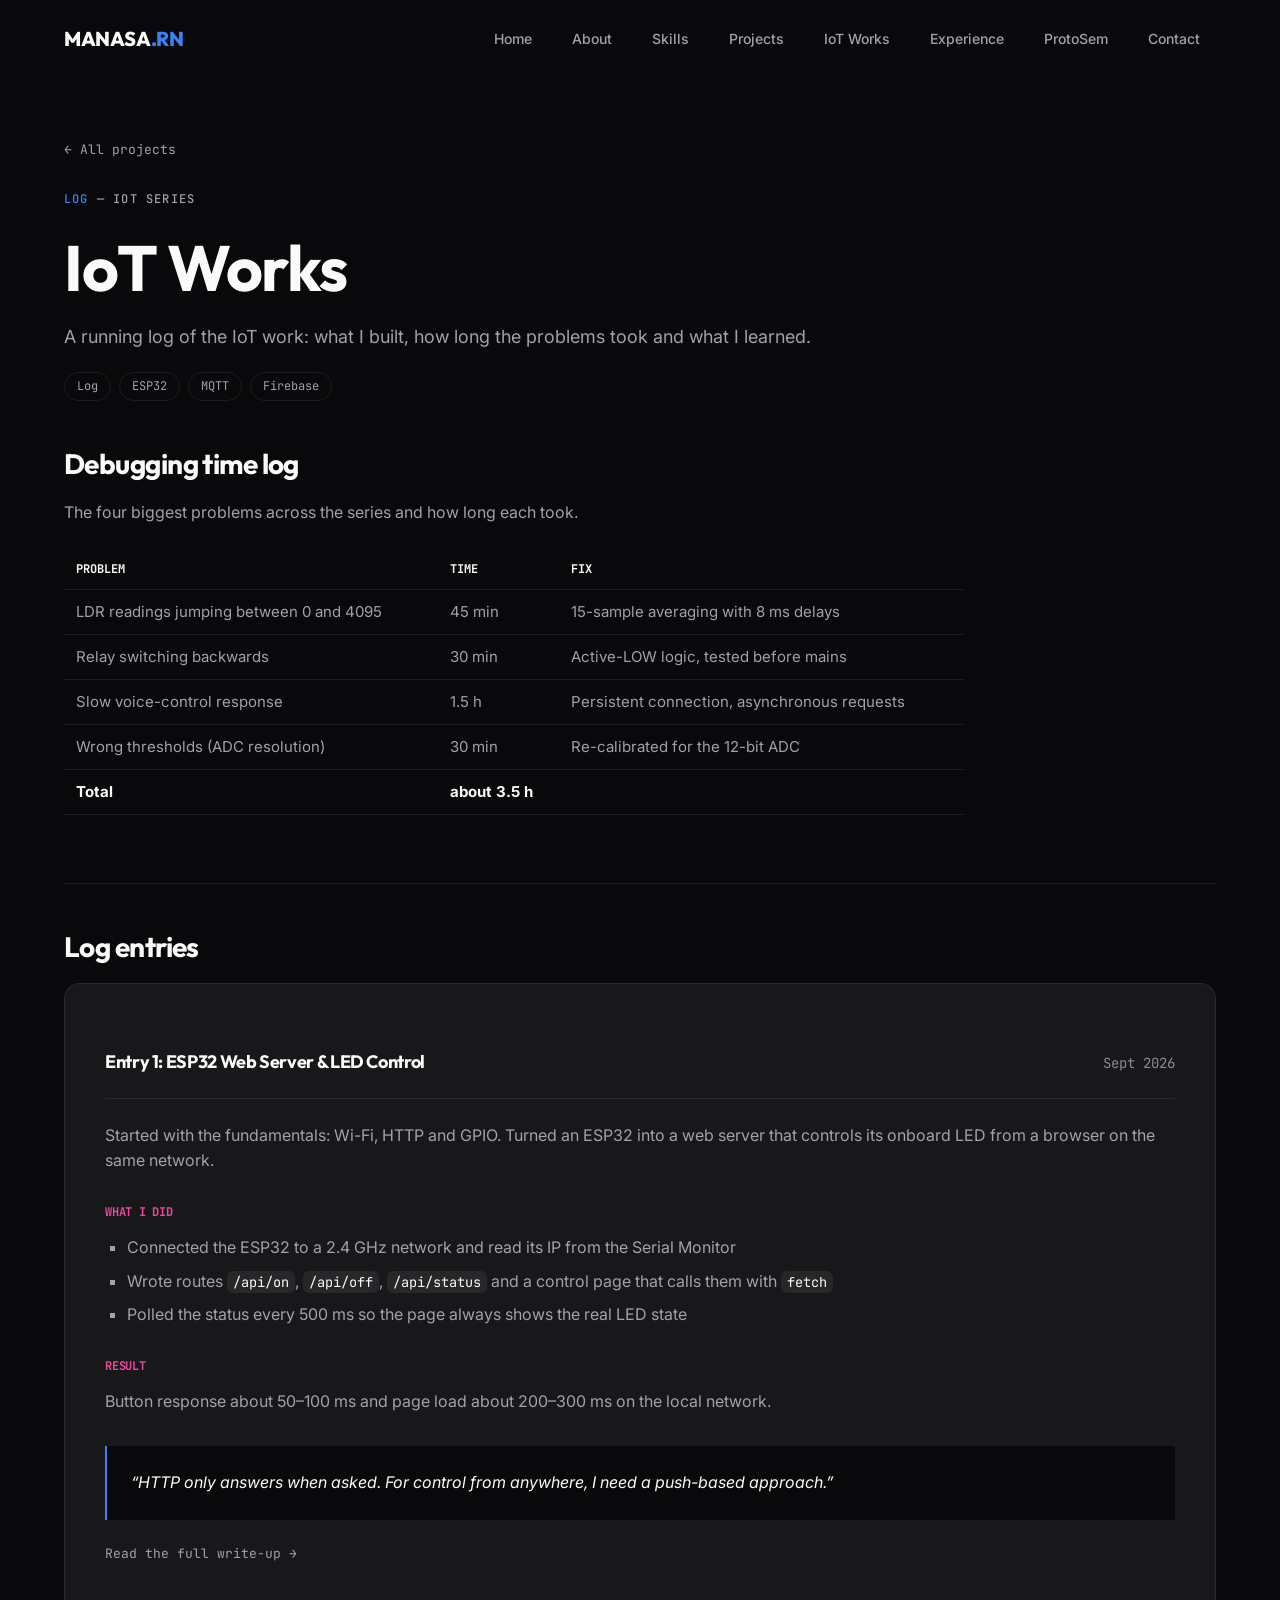
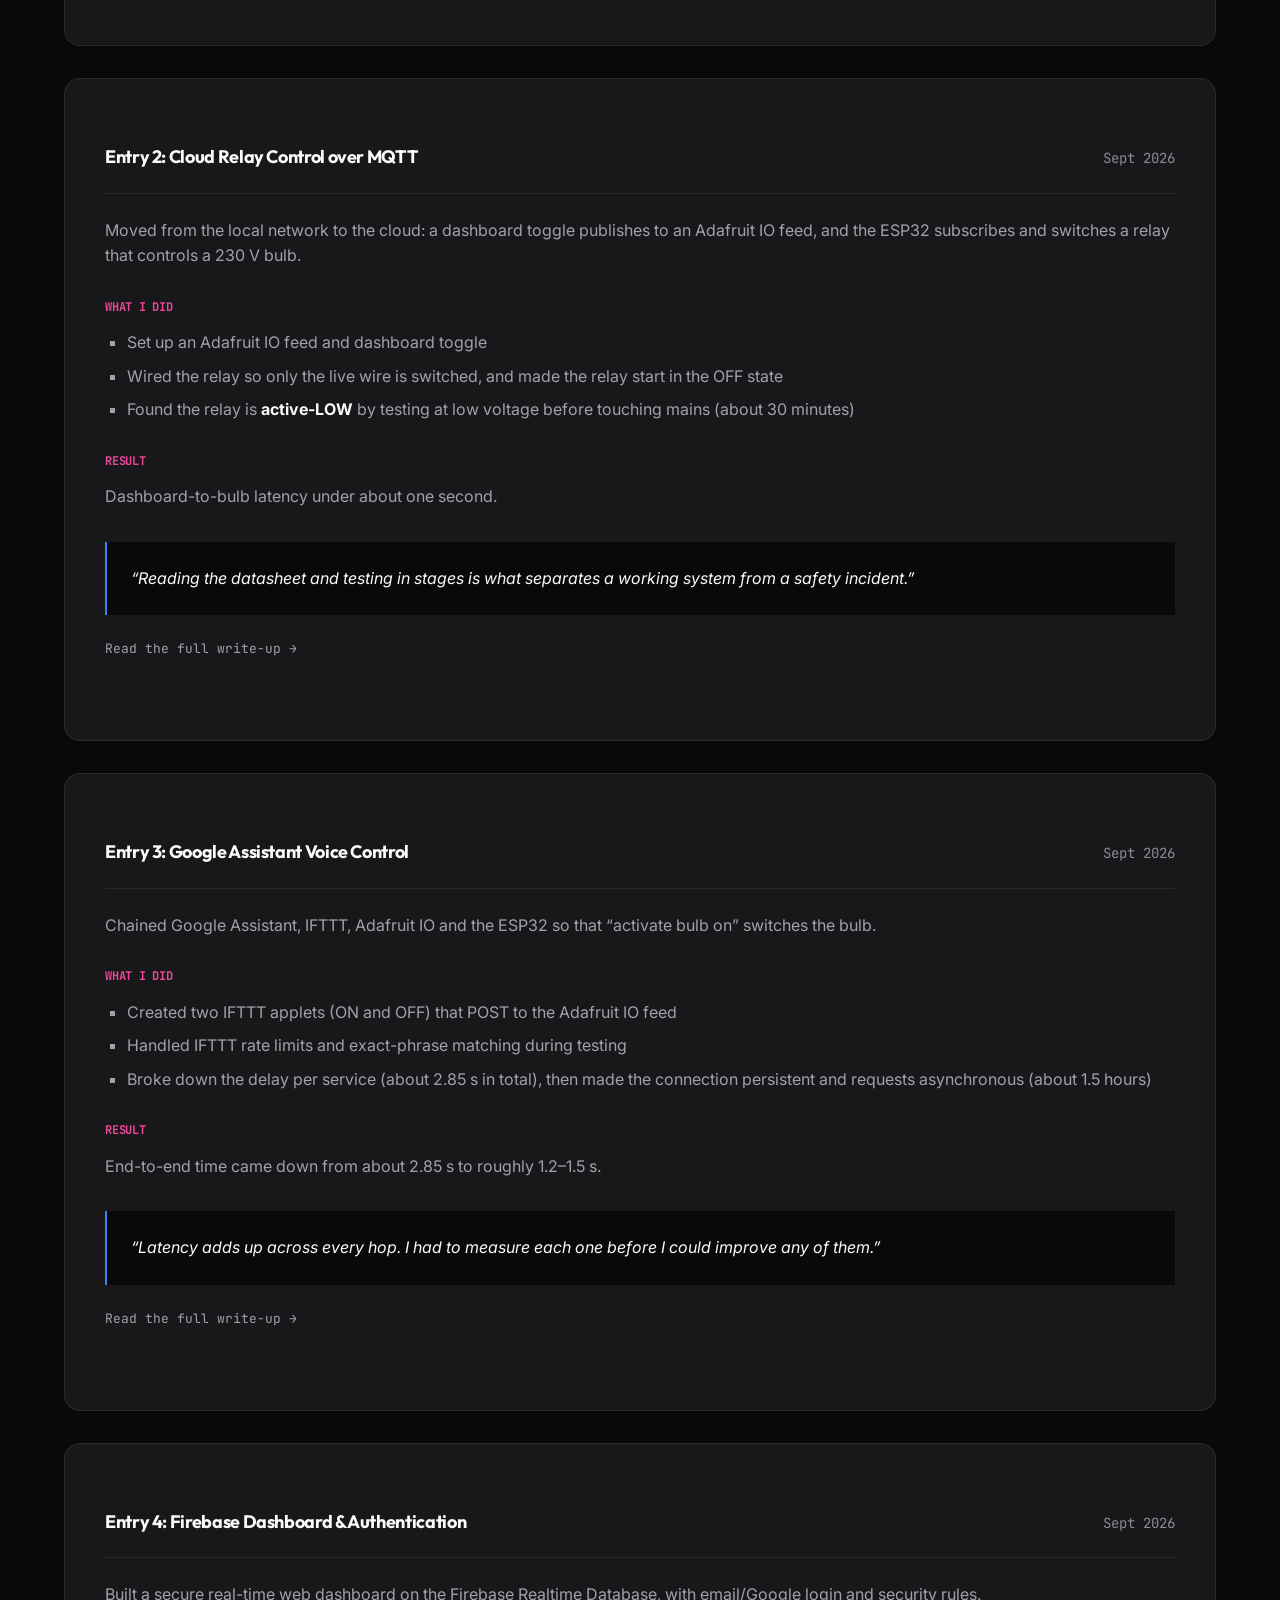
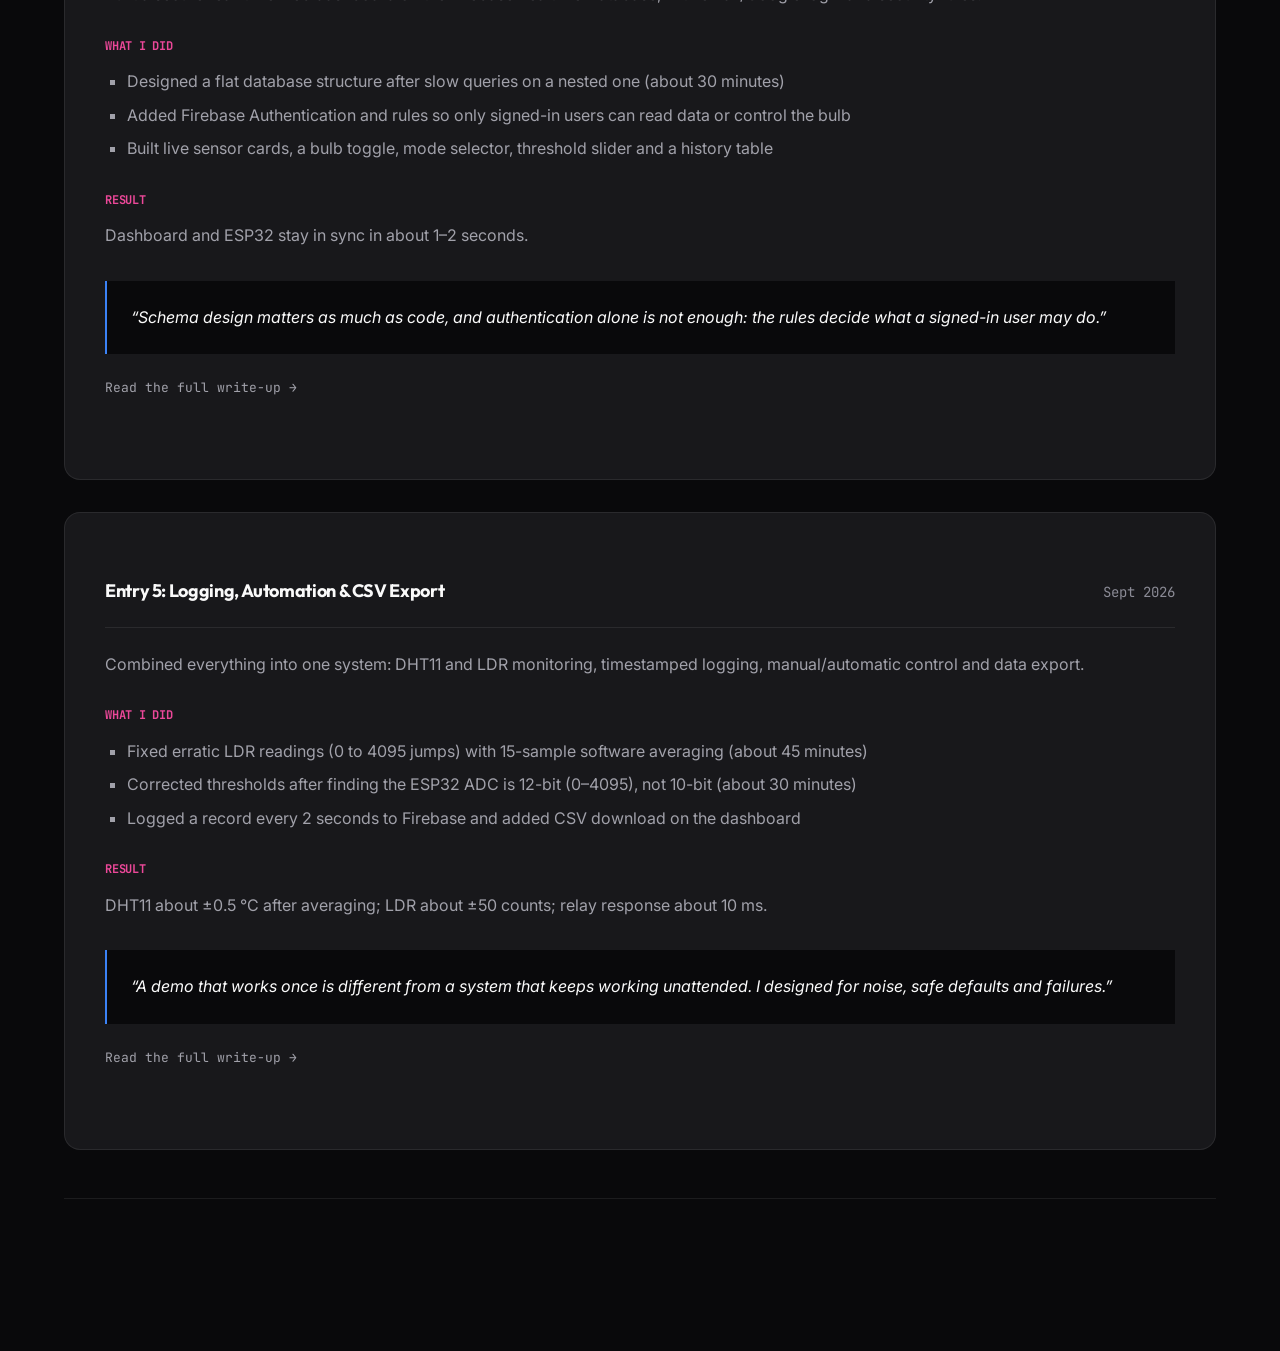
==== iot-works.html @ 2c8d939c "Add IoT Works log page and nav links Co-Authored-By: Claude Sonnet 5.5 <noreply@anthropic.com> Claud" ====
<!DOCTYPE html>
<html lang="en">
<head>
<meta charset="UTF-8">
<meta name="viewport" content="width=device-width, initial-scale=1.0">
<title>IoT Works — MANASA RN</title>
<meta name="description" content="A running log of the IoT work: what I built, how long the problems took and what I learned.">
<meta name="theme-color" content="#09090b">
<link rel="icon" href="data:image/svg+xml,%3Csvg xmlns='http://www.w3.org/2000/svg' viewBox='0 0 64 64'%3E%3Crect width='64' height='64' rx='14' fill='%2309090b'/%3E%3Ctext x='32' y='43' font-family='Arial' font-weight='800' font-size='30' text-anchor='middle' fill='%233b82f6'%3EM%3C/text%3E%3C/svg%3E">
<link rel="preconnect" href="https://fonts.googleapis.com">
<link href="https://fonts.googleapis.com/css2?family=Inter:wght@400;500;600&family=Outfit:wght@500;700;800&family=JetBrains+Mono:wght@400;500&display=swap" rel="stylesheet">
<link rel="stylesheet" href="assets/style.css">
</head>
<body>
<canvas id="starfield" aria-hidden="true" style="position: fixed; inset: 0; z-index: -3; width: 100%; height: 100%; pointer-events: none;"></canvas>
<div class="bg-blobs" aria-hidden="true"><div class="bg-blob blob-1"></div><div class="bg-blob blob-2"></div><div class="bg-blob blob-3"></div></div>
<div class="bg-pattern" aria-hidden="true"></div>
<nav class="navbar">
  <div class="container nav-inner">
    <a href="index.html#home" class="logo">MANASA<span>.RN</span></a>
    <div class="nav-links" id="nav-links">
      <a href="index.html#home">Home</a>
      <a href="index.html#about">About</a>
      <a href="index.html#skills">Skills</a>
      <a href="index.html#projects">Projects</a>
      <a href="iot-works.html" class="active">IoT Works</a>
      <a href="index.html#experience">Experience</a>
      <a href="index.html#protosem">ProtoSem</a>
      <a href="index.html#contact">Contact</a>
    </div>
    <button class="nav-toggle" aria-label="Toggle menu" aria-expanded="false" aria-controls="nav-links">&#9776;</button>
  </div>
</nav>
<main class="container doc">
  <header class="task-hero">
    <a class="back-link" href="index.html#projects">← All projects</a>
    <div class="eyebrow"><span class="highlight">Log</span> — IoT series</div>
    <h1>IoT Works</h1>
    <p>A running log of the IoT work: what I built, how long the problems took and what I learned.</p>
    <div class="chip-row"><span class="chip">Log</span><span class="chip">ESP32</span><span class="chip">MQTT</span><span class="chip">Firebase</span></div>
  </header>
  <div class="doc-section" style="border-top:0;padding-top:0"><h2>Debugging time log</h2>
<p>The four biggest problems across the series and how long each took.</p><div class="table-scroll"><table><thead><tr><th>Problem</th><th>Time</th><th>Fix</th></tr></thead><tbody><tr><td>LDR readings jumping between 0 and 4095</td><td>45&nbsp;min</td><td>15-sample averaging with 8&nbsp;ms delays</td></tr><tr><td>Relay switching backwards</td><td>30&nbsp;min</td><td>Active-LOW logic, tested before mains</td></tr><tr><td>Slow voice-control response</td><td>1.5&nbsp;h</td><td>Persistent connection, asynchronous requests</td></tr><tr><td>Wrong thresholds (ADC resolution)</td><td>30&nbsp;min</td><td>Re-calibrated for the 12-bit ADC</td></tr><tr><td><strong>Total</strong></td><td><strong>about 3.5&nbsp;h</strong></td><td></td></tr></tbody></table></div></div>
<div class="doc-section" style="max-width:none"><h2>Log entries</h2>
<div class="protosem-list"><div class="spotlight-card protosem-card"><div class="spotlight-content">
<div class="protosem-header"><h3>Entry 1: ESP32 Web Server &amp; LED Control</h3><span>Sept 2026</span></div>
<div class="protosem-content"><p>Started with the fundamentals: Wi-Fi, HTTP and GPIO. Turned an ESP32 into a web server that controls its onboard LED from a browser on the same network.</p>
<h4>What I did</h4><ul><li>Connected the ESP32 to a 2.4&nbsp;GHz network and read its IP from the Serial Monitor</li><li>Wrote routes <code>/api/on</code>, <code>/api/off</code>, <code>/api/status</code> and a control page that calls them with <code>fetch</code></li><li>Polled the status every 500&nbsp;ms so the page always shows the real LED state</li></ul>
<h4>Result</h4><p>Button response about 50&ndash;100&nbsp;ms and page load about 200&ndash;300&nbsp;ms on the local network.</p>
<div class="protosem-reflection">&ldquo;HTTP only answers when asked. For control from anywhere, I need a push-based approach.&rdquo;</div>
<p style="margin-top:20px"><a class="back-link" href="task1.html">Read the full write-up →</a></p>
</div></div></div><div class="spotlight-card protosem-card"><div class="spotlight-content">
<div class="protosem-header"><h3>Entry 2: Cloud Relay Control over MQTT</h3><span>Sept 2026</span></div>
<div class="protosem-content"><p>Moved from the local network to the cloud: a dashboard toggle publishes to an Adafruit IO feed, and the ESP32 subscribes and switches a relay that controls a 230&nbsp;V bulb.</p>
<h4>What I did</h4><ul><li>Set up an Adafruit IO feed and dashboard toggle</li><li>Wired the relay so only the live wire is switched, and made the relay start in the OFF state</li><li>Found the relay is <strong>active-LOW</strong> by testing at low voltage before touching mains (about 30&nbsp;minutes)</li></ul>
<h4>Result</h4><p>Dashboard-to-bulb latency under about one second.</p>
<div class="protosem-reflection">&ldquo;Reading the datasheet and testing in stages is what separates a working system from a safety incident.&rdquo;</div>
<p style="margin-top:20px"><a class="back-link" href="task2.html">Read the full write-up →</a></p>
</div></div></div><div class="spotlight-card protosem-card"><div class="spotlight-content">
<div class="protosem-header"><h3>Entry 3: Google Assistant Voice Control</h3><span>Sept 2026</span></div>
<div class="protosem-content"><p>Chained Google Assistant, IFTTT, Adafruit IO and the ESP32 so that &ldquo;activate bulb on&rdquo; switches the bulb.</p>
<h4>What I did</h4><ul><li>Created two IFTTT applets (ON and OFF) that POST to the Adafruit IO feed</li><li>Handled IFTTT rate limits and exact-phrase matching during testing</li><li>Broke down the delay per service (about 2.85&nbsp;s in total), then made the connection persistent and requests asynchronous (about 1.5&nbsp;hours)</li></ul>
<h4>Result</h4><p>End-to-end time came down from about 2.85&nbsp;s to roughly 1.2&ndash;1.5&nbsp;s.</p>
<div class="protosem-reflection">&ldquo;Latency adds up across every hop. I had to measure each one before I could improve any of them.&rdquo;</div>
<p style="margin-top:20px"><a class="back-link" href="task3.html">Read the full write-up →</a></p>
</div></div></div><div class="spotlight-card protosem-card"><div class="spotlight-content">
<div class="protosem-header"><h3>Entry 4: Firebase Dashboard &amp; Authentication</h3><span>Sept 2026</span></div>
<div class="protosem-content"><p>Built a secure real-time web dashboard on the Firebase Realtime Database, with email/Google login and security rules.</p>
<h4>What I did</h4><ul><li>Designed a flat database structure after slow queries on a nested one (about 30&nbsp;minutes)</li><li>Added Firebase Authentication and rules so only signed-in users can read data or control the bulb</li><li>Built live sensor cards, a bulb toggle, mode selector, threshold slider and a history table</li></ul>
<h4>Result</h4><p>Dashboard and ESP32 stay in sync in about 1&ndash;2&nbsp;seconds.</p>
<div class="protosem-reflection">&ldquo;Schema design matters as much as code, and authentication alone is not enough: the rules decide what a signed-in user may do.&rdquo;</div>
<p style="margin-top:20px"><a class="back-link" href="task4.html">Read the full write-up →</a></p>
</div></div></div><div class="spotlight-card protosem-card"><div class="spotlight-content">
<div class="protosem-header"><h3>Entry 5: Logging, Automation &amp; CSV Export</h3><span>Sept 2026</span></div>
<div class="protosem-content"><p>Combined everything into one system: DHT11 and LDR monitoring, timestamped logging, manual/automatic control and data export.</p>
<h4>What I did</h4><ul><li>Fixed erratic LDR readings (0 to 4095 jumps) with 15-sample software averaging (about 45&nbsp;minutes)</li><li>Corrected thresholds after finding the ESP32 ADC is 12-bit (0&ndash;4095), not 10-bit (about 30&nbsp;minutes)</li><li>Logged a record every 2&nbsp;seconds to Firebase and added CSV download on the dashboard</li></ul>
<h4>Result</h4><p>DHT11 about ±0.5&nbsp;°C after averaging; LDR about ±50 counts; relay response about 10&nbsp;ms.</p>
<div class="protosem-reflection">&ldquo;A demo that works once is different from a system that keeps working unattended. I designed for noise, safe defaults and failures.&rdquo;</div>
<p style="margin-top:20px"><a class="back-link" href="task5.html">Read the full write-up →</a></p>
</div></div></div>
<!-- TEMPLATE FOR A NEW ENTRY: copy one entry above and edit the title, date, bullets and quote -->
</div></div>
  <div class="task-nav"><span></span><span></span></div>
</main>
<script src="assets/site.js" defer></script>
</body>
</html>
---- assets/style.css ----
/* ============================================================
   DESIGN SYSTEM & RESET
   ============================================================ */
:root {
  --bg-base: #09090b;
  --bg-surface: #18181b;
  --bg-elevated: #27272a;
  
  --text-primary: #fafafa;
  --text-secondary: #a1a1aa;
  --text-tertiary: #8b8b96;
  
  --accent: #3b82f6; /* Electric Blue */
  --accent-secondary: #ec4899; /* Vivid Pink */
  --accent-muted: rgba(59, 130, 246, 0.15);
  
  --border: rgba(255, 255, 255, 0.08);
  --border-hover: rgba(255, 255, 255, 0.15);
  
  --radius-sm: 8px;
  --radius-md: 16px;
  --radius-lg: 24px;
  
  --ease-spring: cubic-bezier(0.2, 0.8, 0.2, 1);
  --ease-out: cubic-bezier(0.16, 1, 0.3, 1);
}

* { margin: 0; padding: 0; box-sizing: border-box; }

html { scroll-behavior: smooth; background: var(--bg-base); }

@media (prefers-reduced-motion: reduce) {
  html { scroll-behavior: auto; }
  *, *::before, *::after {
    animation-duration: 0.01ms !important;
    animation-iteration-count: 1 !important;
    transition-duration: 0.01ms !important;
    scroll-behavior: auto !important;
  }
}

body {
  font-family: 'Inter', sans-serif;
  color: var(--text-primary);
  background-color: var(--bg-base);
  line-height: 1.6;
  overflow-x: hidden;
  -webkit-font-smoothing: antialiased;
}

h1, h2, h3, h4, h5 {
  font-family: 'Outfit', sans-serif;
  font-weight: 700;
  color: var(--text-primary);
  letter-spacing: -0.02em;
  line-height: 1.1;
}

a { color: inherit; text-decoration: none; }
ul { list-style: none; }

.container {
  width: 100%;
  max-width: 1200px;
  margin: 0 auto;
  padding: 0 24px;
}

/* Base utility for a high-tech ambient background pattern */
.bg-pattern {
  position: fixed;
  inset: 0;
  z-index: -1;
  background-image: radial-gradient(var(--text-tertiary) 1px, transparent 1px);
  background-size: 32px 32px;
  opacity: 0.15;
  pointer-events: none;
  mask-image: linear-gradient(to bottom, black 20%, transparent 100%);
  -webkit-mask-image: linear-gradient(to bottom, black 20%, transparent 100%);
}

.bg-blobs {
  position: fixed;
  inset: 0;
  z-index: -2;
  overflow: hidden;
  background: var(--bg-base);
}
.bg-blob {
  position: absolute;
  border-radius: 50%;
  filter: blur(90px);
  opacity: 0.45;
  animation: bgDrift 20s infinite alternate cubic-bezier(0.4, 0, 0.2, 1);
  will-change: transform;
}
.blob-1 {
  width: 55vw; height: 55vw;
  background: var(--accent);
  top: -10%; left: -10%;
  animation-duration: 25s;
}
.blob-2 {
  width: 50vw; height: 50vw;
  background: var(--accent-secondary);
  bottom: -20%; right: -10%;
  animation-duration: 22s;
  animation-delay: -5s;
}
.blob-3 {
  width: 40vw; height: 40vw;
  background: #8b5cf6; /* bridging purple */
  top: 30%; left: 30%;
  animation-duration: 28s;
  animation-delay: -10s;
}

@keyframes bgDrift {
  0% { transform: translate(0, 0) scale(1); }
  50% { transform: translate(10vw, 5vh) scale(1.1); }
  100% { transform: translate(-5vw, 15vh) scale(0.9); }
}

@media (prefers-reduced-motion: reduce) {
  .bg-blob { animation: none; opacity: 0.3; filter: blur(120px); transform: none; }
}

.eyebrow {
  display: inline-block;
  font-family: 'JetBrains Mono', monospace;
  font-size: 0.75rem;
  font-weight: 500;
  letter-spacing: 0.1em;
  text-transform: uppercase;
  color: var(--text-secondary);
  margin-bottom: 24px;
}
.eyebrow .highlight { color: var(--accent); }

/* ============================================================
   NAVIGATION
   ============================================================ */
.navbar {
  position: fixed;
  top: 0; left: 0; right: 0;
  height: 80px;
  display: flex;
  align-items: center;
  z-index: 100;
  transition: background 0.3s var(--ease-out), backdrop-filter 0.3s;
  border-bottom: 1px solid transparent;
}
.navbar.scrolled {
  background: rgba(9, 9, 11, 0.8);
  backdrop-filter: blur(12px);
  -webkit-backdrop-filter: blur(12px);
  border-bottom: 1px solid var(--border);
}
.nav-inner {
  display: flex;
  justify-content: space-between;
  align-items: center;
  width: 100%;
}
.logo {
  font-family: 'Outfit', sans-serif;
  font-weight: 800;
  font-size: 1.25rem;
  letter-spacing: -0.02em;
}
.logo span { color: var(--accent); }

.nav-links {
  display: flex;
  gap: 8px;
}
.nav-links a {
  font-size: 0.875rem;
  font-weight: 500;
  color: var(--text-secondary);
  padding: 8px 16px;
  border-radius: 100px;
  transition: all 0.2s var(--ease-out);
}
.nav-links a:hover {
  color: var(--text-primary);
  background: var(--bg-surface);
}
.nav-links a.active {
  color: var(--bg-base);
  background: var(--text-primary);
}

.nav-toggle { display: none; }

@media (max-width: 768px) {
  .nav-toggle { display: block; background:none; border:1px solid var(--border); border-radius: 8px; color:var(--text-primary); font-size:1.25rem; padding: 6px 12px; cursor: pointer; }
  .nav-links {
    display: none;
    position: absolute;
    top: 80px; left: 16px; right: 16px;
    flex-direction: column;
    gap: 4px;
    padding: 12px;
    background: rgba(24, 24, 27, 0.95);
    backdrop-filter: blur(12px);
    -webkit-backdrop-filter: blur(12px);
    border: 1px solid var(--border);
    border-radius: var(--radius-md);
  }
  .nav-links.open { display: flex; }
  /* lighter background on small screens */
  .bg-blob { animation: none; filter: blur(60px); opacity: 0.3; }
}

:focus-visible { outline: 2px solid var(--accent); outline-offset: 3px; border-radius: 4px; }
.contact-email { display:block; font-family:'JetBrains Mono',monospace; font-size: clamp(0.9rem, 2.5vw, 1.25rem); color: var(--text-secondary); margin-bottom: 32px; word-break: break-all; }
.contact-email:hover { color: var(--accent); }
.contact-links { flex-wrap: wrap; }

/* PROJECTS */
.project-list { display: grid; gap: 32px; }
.project-card { padding: 40px; }
.project-head { display: flex; justify-content: space-between; align-items: baseline; gap: 16px; flex-wrap: wrap; border-bottom: 1px solid var(--border); padding-bottom: 16px; margin-bottom: 24px; }
.project-head h3 { font-size: 1.5rem; }
.project-head span { font-family: 'JetBrains Mono', monospace; font-size: 0.8125rem; color: var(--text-tertiary); }
.project-card p { color: var(--text-secondary); margin-bottom: 16px; max-width: 760px; }
.project-card h4 { font-family: 'JetBrains Mono', monospace; font-size: 0.75rem; text-transform: uppercase; color: var(--accent-secondary); margin: 24px 0 12px; }
.project-card ul { list-style: square; padding-left: 20px; color: var(--text-secondary); }
.project-card li { margin-bottom: 8px; }
.chip-row { display: flex; flex-wrap: wrap; gap: 8px; margin-top: 20px; }
.chip { font-family: 'JetBrains Mono', monospace; font-size: 0.75rem; padding: 4px 12px; border-radius: 100px; border: 1px solid var(--border); color: var(--text-secondary); }
.project-flow { font-family: 'JetBrains Mono', monospace; font-size: 0.8125rem; color: var(--text-secondary); background: var(--bg-base); border-left: 2px solid var(--accent); padding: 16px 20px; margin: 20px 0; overflow-x: auto; white-space: nowrap; }

/* ============================================================
   BUTTONS (Magnetic behavior added via JS)
   ============================================================ */
.btn-group { display: flex; gap: 16px; flex-wrap: wrap; margin-top: 40px; }
.btn {
  display: inline-flex;
  align-items: center;
  justify-content: center;
  padding: 16px 32px;
  border-radius: 100px;
  font-size: 0.9375rem;
  font-weight: 600;
  cursor: pointer;
  border: 1px solid transparent;
  transition: background 0.3s, color 0.3s, border-color 0.3s, transform 0.1s;
}
.btn-primary {
  background: var(--text-primary);
  color: var(--bg-base);
}
.btn-primary:hover {
  background: var(--accent);
}
.btn-outline {
  background: transparent;
  color: var(--text-primary);
  border-color: var(--border);
}
.btn-outline:hover {
  border-color: var(--text-primary);
  background: var(--bg-surface);
}

/* ============================================================
   SPOTLIGHT CARD UTILITY
   ============================================================ */
.spotlight-card {
  position: relative;
  background: var(--bg-surface);
  border: 1px solid var(--border);
  border-radius: var(--radius-md);
  padding: 32px;
  overflow: hidden;
  transition: border-color 0.3s;
}
.spotlight-card::before {
  content: "";
  position: absolute;
  top: 0; left: 0; right: 0; bottom: 0;
  background: radial-gradient(800px circle at var(--mouse-x) var(--mouse-y), rgba(255,255,255,0.06), transparent 40%);
  opacity: 0;
  transition: opacity 0.3s;
  pointer-events: none;
  z-index: 0;
}
.spotlight-card:hover::before { opacity: 1; }
.spotlight-card:hover { border-color: var(--border-hover); }
.spotlight-content { position: relative; z-index: 1; }

/* ============================================================
   HERO SECTION
   ============================================================ */
.hero {
  min-height: 100vh;
  display: flex;
  align-items: center;
  padding-top: 80px;
}
.hero-layout {
  display: grid;
  grid-template-columns: 1fr 1fr;
  gap: 48px;
  align-items: center;
}
@media (max-width: 1024px) {
  .hero-layout { grid-template-columns: 1fr; padding-top: 60px; }
}

.hero-content h1 {
  font-size: clamp(3.5rem, 8vw, 6rem);
  letter-spacing: -0.04em;
  line-height: 1;
  margin-bottom: 24px;
}
.hero-content h1 .accent { color: var(--accent); }

.hero-content p {
  font-size: clamp(1.125rem, 2vw, 1.25rem);
  color: var(--text-secondary);
  max-width: 540px;
}
.hero-meta {
  margin-top: 64px;
  display: flex;
  gap: 40px;
  flex-wrap: wrap;
  font-family: 'JetBrains Mono', monospace;
  font-size: 0.8125rem;
  color: var(--text-secondary);
}
.hero-meta strong { color: var(--text-primary); display: block; margin-bottom: 4px; }

/* Abstract graphic right side */
.hero-graphic {
  position: relative;
  aspect-ratio: 1;
  width: 100%;
  max-width: 500px;
  margin: 0 auto;
  border: 1px solid var(--border);
  border-radius: var(--radius-lg);
  background: repeating-linear-gradient(
    45deg,
    transparent,
    transparent 10px,
    rgba(255,255,255,0.02) 10px,
    rgba(255,255,255,0.02) 20px
  );
  display: flex;
  align-items: center;
  justify-content: center;
}
.hero-graphic .core {
  width: 120px;
  height: 120px;
  background: var(--bg-elevated);
  border: 1px solid var(--accent);
  box-shadow: 0 0 40px var(--accent-muted);
  border-radius: 50%;
  position: relative;
}
.hero-graphic .core::after {
  content: '';
  position: absolute;
  inset: -20px;
  border: 1px dashed var(--text-tertiary);
  border-radius: 50%;
  animation: spin 20s linear infinite;
}
@keyframes spin { 100% { transform: rotate(360deg); } }
@media (prefers-reduced-motion: reduce) {
  .hero-graphic .core::after { animation: none; }
}

/* ============================================================
   SECTIONS & TYPOGRAPHY
   ============================================================ */
section { padding: 120px 0; position: relative; }
.section-header {
  margin-bottom: 64px;
}
.section-header h2 {
  font-size: clamp(2.5rem, 5vw, 4rem);
  max-width: 800px;
}

/* ============================================================
   ABOUT (Bento Layout)
   ============================================================ */
.bento-grid {
  display: grid;
  grid-template-columns: repeat(3, 1fr);
  grid-auto-rows: minmax(240px, auto);
  gap: 24px;
}
@media (max-width: 900px) {
  .bento-grid { grid-template-columns: 1fr; }
}

.bento-item {
  display: flex;
  flex-direction: column;
  justify-content: space-between;
}
.bento-item.span-2 { grid-column: span 2; }
@media (max-width: 900px) {
  .bento-item.span-2 { grid-column: span 1; }
}

.bento-item h3 { font-size: 1.5rem; margin-bottom: 16px; }
.bento-item p { color: var(--text-secondary); }

.bento-num {
  font-family: 'JetBrains Mono', monospace;
  font-size: 0.875rem;
  color: var(--accent);
  margin-bottom: auto;
  padding-bottom: 24px;
}

/* ============================================================
   SKILLS (Clustered Tags mapped to proficiency)
   ============================================================ */
.skills-cluster {
  display: flex;
  flex-wrap: wrap;
  gap: 12px;
  align-items: center;
  justify-content: center;
  max-width: 900px;
  margin: 0 auto;
  padding: 40px 0;
}
.skill-tag {
  font-family: 'Inter', sans-serif;
  font-weight: 500;
  border-radius: 100px;
  border: 1px solid var(--border);
  background: var(--bg-surface);
  transition: border-color 0.3s, color 0.3s;
  cursor: default;
}
.skill-tag:hover {
  border-color: var(--accent);
  color: var(--accent);
}
/* Variations based on 'proficiency' weighting */
.skill-weight-3 {
  font-size: 1.5rem;
  padding: 12px 24px;
  color: var(--text-primary);
  border-color: rgba(255,255,255,0.2);
}
.skill-weight-2 {
  font-size: 1.125rem;
  padding: 10px 20px;
  color: var(--text-secondary);
}
.skill-weight-1 {
  font-size: 0.875rem;
  padding: 8px 16px;
  color: var(--text-tertiary);
}
.skills-meta {
  text-align: center;
  margin-top: 40px;
  font-family: 'JetBrains Mono', monospace;
  font-size: 0.875rem;
  color: var(--text-tertiary);
}

/* ============================================================
   EXPERIENCE (Editorial layout)
   ============================================================ */
.exp-list {
  display: grid;
  gap: 40px;
}
.exp-item {
  display: grid;
  grid-template-columns: 200px 1fr;
  gap: 32px;
  padding-top: 40px;
  border-top: 1px solid var(--border);
}
@media (max-width: 768px) {
  .exp-item { grid-template-columns: 1fr; gap: 16px; }
}
.exp-meta {
  font-family: 'JetBrains Mono', monospace;
  font-size: 0.875rem;
  color: var(--text-secondary);
}
.exp-role {
  font-size: 1.5rem;
  margin-bottom: 8px;
}
.exp-org {
  color: var(--accent);
  margin-bottom: 16px;
  font-weight: 500;
}
.exp-desc { color: var(--text-secondary); max-width: 600px; }

/* ============================================================
   PROTOSEM
   ============================================================ */
.protosem-list {
  display: grid;
  grid-template-columns: 1fr;
  gap: 32px;
}
.protosem-card {
  padding: 40px;
}
.protosem-header {
  display: flex;
  justify-content: space-between;
  align-items: baseline;
  border-bottom: 1px solid var(--border);
  padding-bottom: 16px;
  margin-bottom: 24px;
}
.protosem-header h3 { font-size: 1.5rem; }
.protosem-header span { font-family: 'JetBrains Mono', monospace; font-size: 0.875rem; color: var(--text-tertiary); }
.protosem-content h4 {
  font-family: 'JetBrains Mono', monospace;
  font-size: 0.75rem;
  text-transform: uppercase;
  color: var(--accent-secondary);
  margin: 32px 0 16px;
}
.protosem-content p { color: var(--text-secondary); margin-bottom: 16px; }
.protosem-content ul { list-style: square; padding-left: 20px; color: var(--text-secondary); }
.protosem-content ul li { margin-bottom: 8px; }
.protosem-reflection {
  margin-top: 32px;
  padding: 24px;
  background: var(--bg-base);
  border-left: 2px solid var(--accent);
  color: var(--text-primary);
  font-style: italic;
}

/* ============================================================
   CONTACT / FOOTER
   ============================================================ */
.contact-section {
  padding: 160px 0 80px;
  text-align: center;
}
.contact-heading {
  font-size: clamp(4rem, 10vw, 10rem);
  line-height: 0.9;
  letter-spacing: -0.05em;
  margin-bottom: 40px;
  color: var(--text-primary);
  transition: color 0.3s;
}
.contact-heading:hover { color: var(--accent); }
.contact-links {
  display: flex;
  justify-content: center;
  gap: 32px;
  margin-bottom: 80px;
}
.contact-links a {
  font-size: 1.125rem;
  font-weight: 500;
  text-decoration: underline;
  text-decoration-color: var(--border);
  text-underline-offset: 8px;
  transition: text-decoration-color 0.3s, color 0.3s;
}
.contact-links a:hover {
  color: var(--accent);
  text-decoration-color: var(--accent);
}
.footer-bottom {
  display: flex;
  justify-content: space-between;
  align-items: center;
  padding-top: 40px;
  border-top: 1px solid var(--border);
  font-family: 'JetBrains Mono', monospace;
  font-size: 0.875rem;
  color: var(--text-tertiary);
}

/* ============================================================
   ANIMATIONS (Scroll Reveal)
   ============================================================ */
.reveal {
  opacity: 0;
  transform: translateY(40px) scale(0.95);
  transition: opacity 0.8s cubic-bezier(0.16, 1, 0.3, 1), transform 0.8s cubic-bezier(0.34, 1.56, 0.64, 1);
}
.reveal.is-visible {
  opacity: 1;
  transform: translateY(0) scale(1);
}
@media (prefers-reduced-motion: reduce) {
  .reveal { opacity: 1; transform: none; transition: none; }
}

/* ---------- TASK PAGES ---------- */
.task-hero { padding: 140px 0 48px; }
.task-hero h1 { font-size: clamp(2.25rem, 6vw, 4rem); margin-bottom: 20px; }
.task-hero p { color: var(--text-secondary); max-width: 760px; font-size: 1.125rem; }
.back-link { display:inline-block; font-family:'JetBrains Mono',monospace; font-size:.8125rem; color:var(--text-secondary); margin-bottom:24px; }
.back-link:hover { color: var(--accent); }
.doc { padding-bottom: 40px; }
.doc-section { padding: 48px 0; border-top: 1px solid var(--border); max-width: 900px; }
.doc-section h2 { font-size: 1.75rem; margin-bottom: 20px; }
.doc-section h3 { font-size: 1.125rem; margin: 28px 0 10px; }
.doc-section p { color: var(--text-secondary); margin-bottom: 16px; }
.doc-section ul, .doc-section ol { color: var(--text-secondary); padding-left: 22px; margin-bottom: 16px; }
.doc-section ul { list-style: square; }
.doc-section li { margin-bottom: 8px; }
.doc-section strong { color: var(--text-primary); }
.doc-section code, .doc-card code { font-family:'JetBrains Mono',monospace; font-size:.85em; background: var(--bg-elevated); padding: 2px 6px; border-radius: 6px; color: var(--text-primary); }
.doc-section table { width:100%; border-collapse: collapse; margin: 8px 0 20px; font-size: .9375rem; }
.doc-section th, .doc-section td { text-align:left; padding: 10px 12px; border-bottom: 1px solid var(--border); color: var(--text-secondary); vertical-align: top; }
.doc-section th { color: var(--text-primary); font-family:'JetBrains Mono',monospace; font-size:.75rem; text-transform: uppercase; }
.table-scroll { overflow-x:auto; }
pre.diagram, pre.code { background: var(--bg-surface); border:1px solid var(--border); border-radius: var(--radius-md); padding: 20px; overflow-x:auto; font-family:'JetBrains Mono',monospace; font-size:.8125rem; line-height:1.55; color: var(--text-secondary); margin: 12px 0 20px; }
pre.code { color: var(--text-primary); max-height: 560px; overflow:auto; }
details.code-box { margin: 12px 0 20px; }
details.code-box summary { cursor:pointer; padding: 12px 16px; background: var(--bg-surface); border:1px solid var(--border); border-radius: var(--radius-sm); font-weight:600; }
details.code-box[open] summary { border-bottom-left-radius:0; border-bottom-right-radius:0; }
details.code-box pre.code { margin-top:0; border-top-left-radius:0; border-top-right-radius:0; }
.callout { border-left: 2px solid var(--accent-secondary); background: var(--bg-surface); padding: 16px 20px; border-radius: 0 var(--radius-sm) var(--radius-sm) 0; margin: 16px 0 20px; color: var(--text-secondary); }
.callout.warn { border-left-color: #f59e0b; }
.callout strong { color: var(--text-primary); }
.media-block h3 { margin-top: 24px; }
.media-grid { display:grid; grid-template-columns: repeat(auto-fit, minmax(260px, 1fr)); gap: 16px; }
.media-grid figure { background: var(--bg-surface); border:1px solid var(--border); border-radius: var(--radius-md); overflow:hidden; }
.media-grid img, .media-grid video { display:block; width:100%; height:auto; }
.media-grid figcaption { padding: 10px 14px; font-size:.8125rem; color: var(--text-secondary); }
.task-nav { display:flex; justify-content: space-between; gap: 16px; flex-wrap: wrap; padding: 32px 0 80px; border-top: 1px solid var(--border); }
.task-link { font-weight: 600; padding: 12px 20px; border:1px solid var(--border); border-radius: 100px; }
.task-link:hover { border-color: var(--accent); color: var(--accent); }
.proj-card { display:block; padding: 32px; }
.proj-card h3 { font-size:1.375rem; margin-bottom: 8px; }
.proj-card p { color: var(--text-secondary); margin-bottom: 16px; }
.proj-card .go { font-family:'JetBrains Mono',monospace; font-size:.8125rem; color: var(--accent); }
.proj-grid { display:grid; grid-template-columns: repeat(auto-fit, minmax(300px, 1fr)); gap: 24px; }

.task-hero .back-link { display:block; }
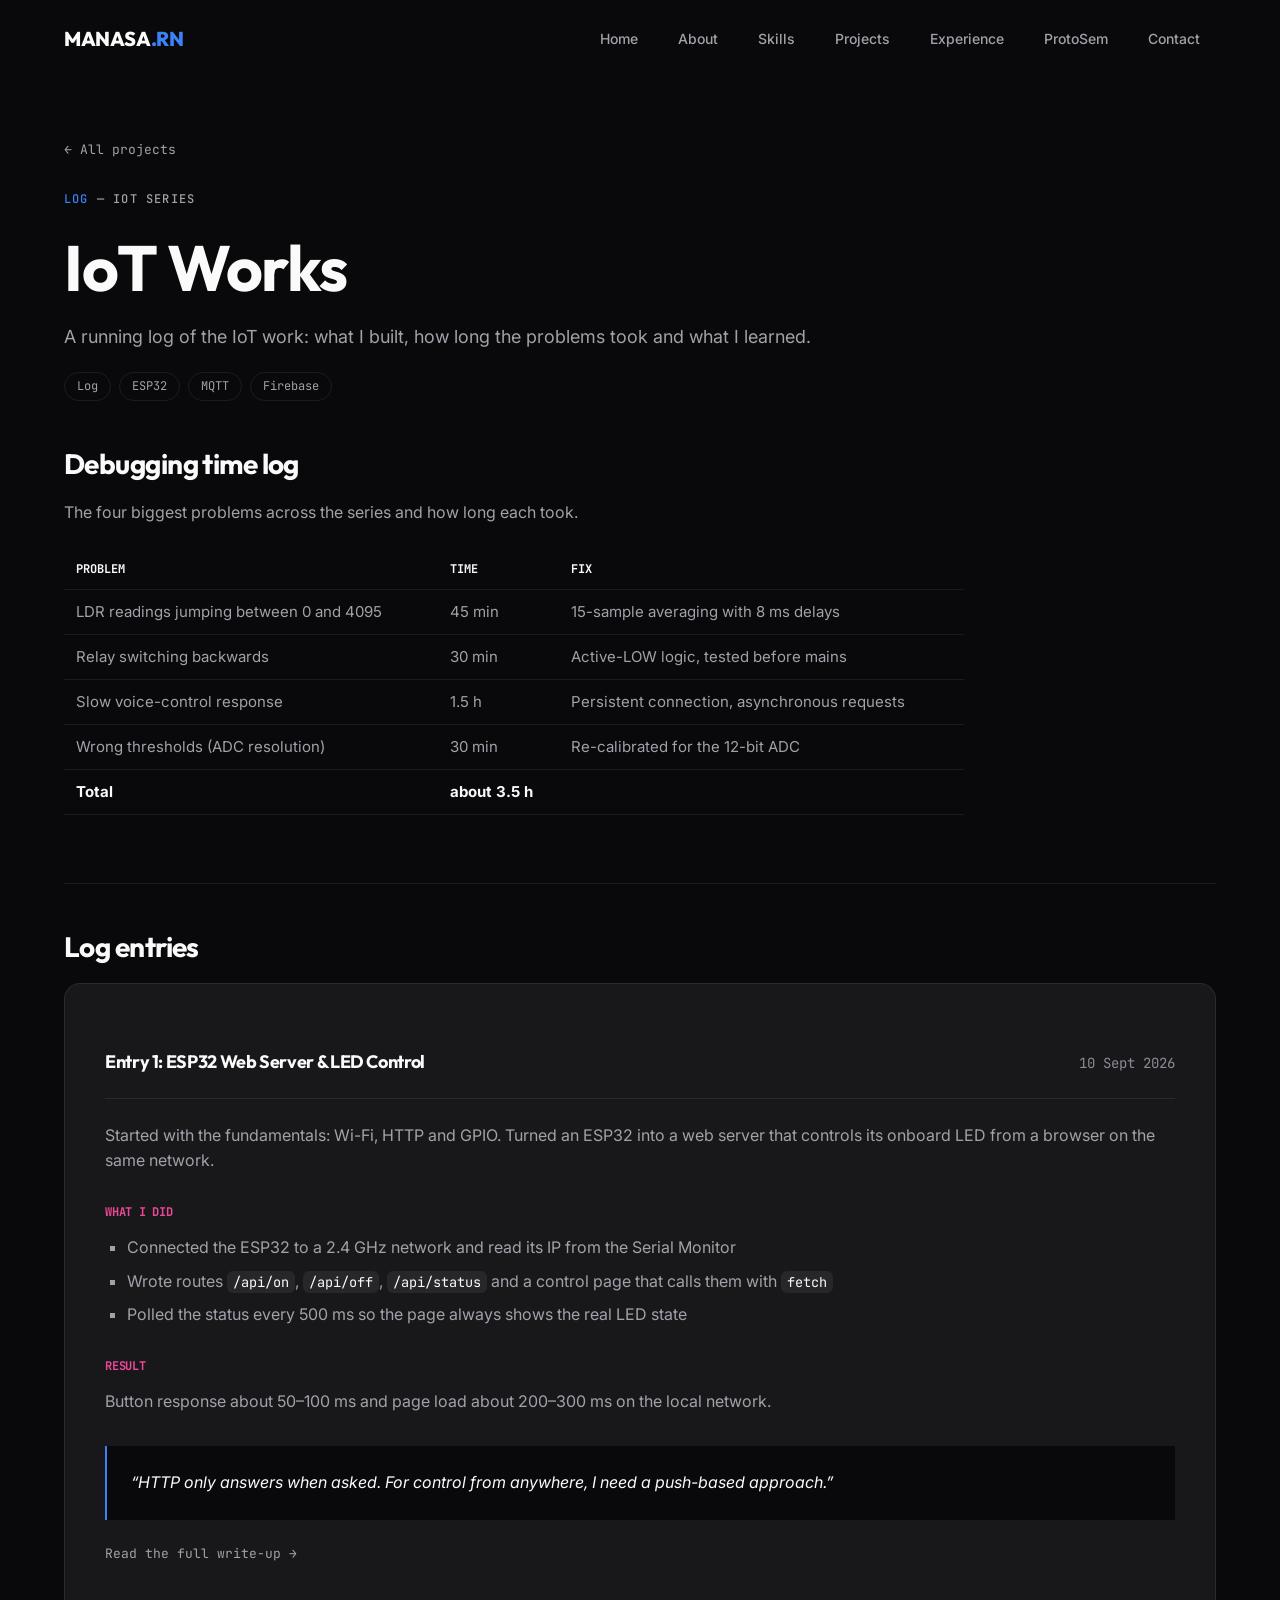
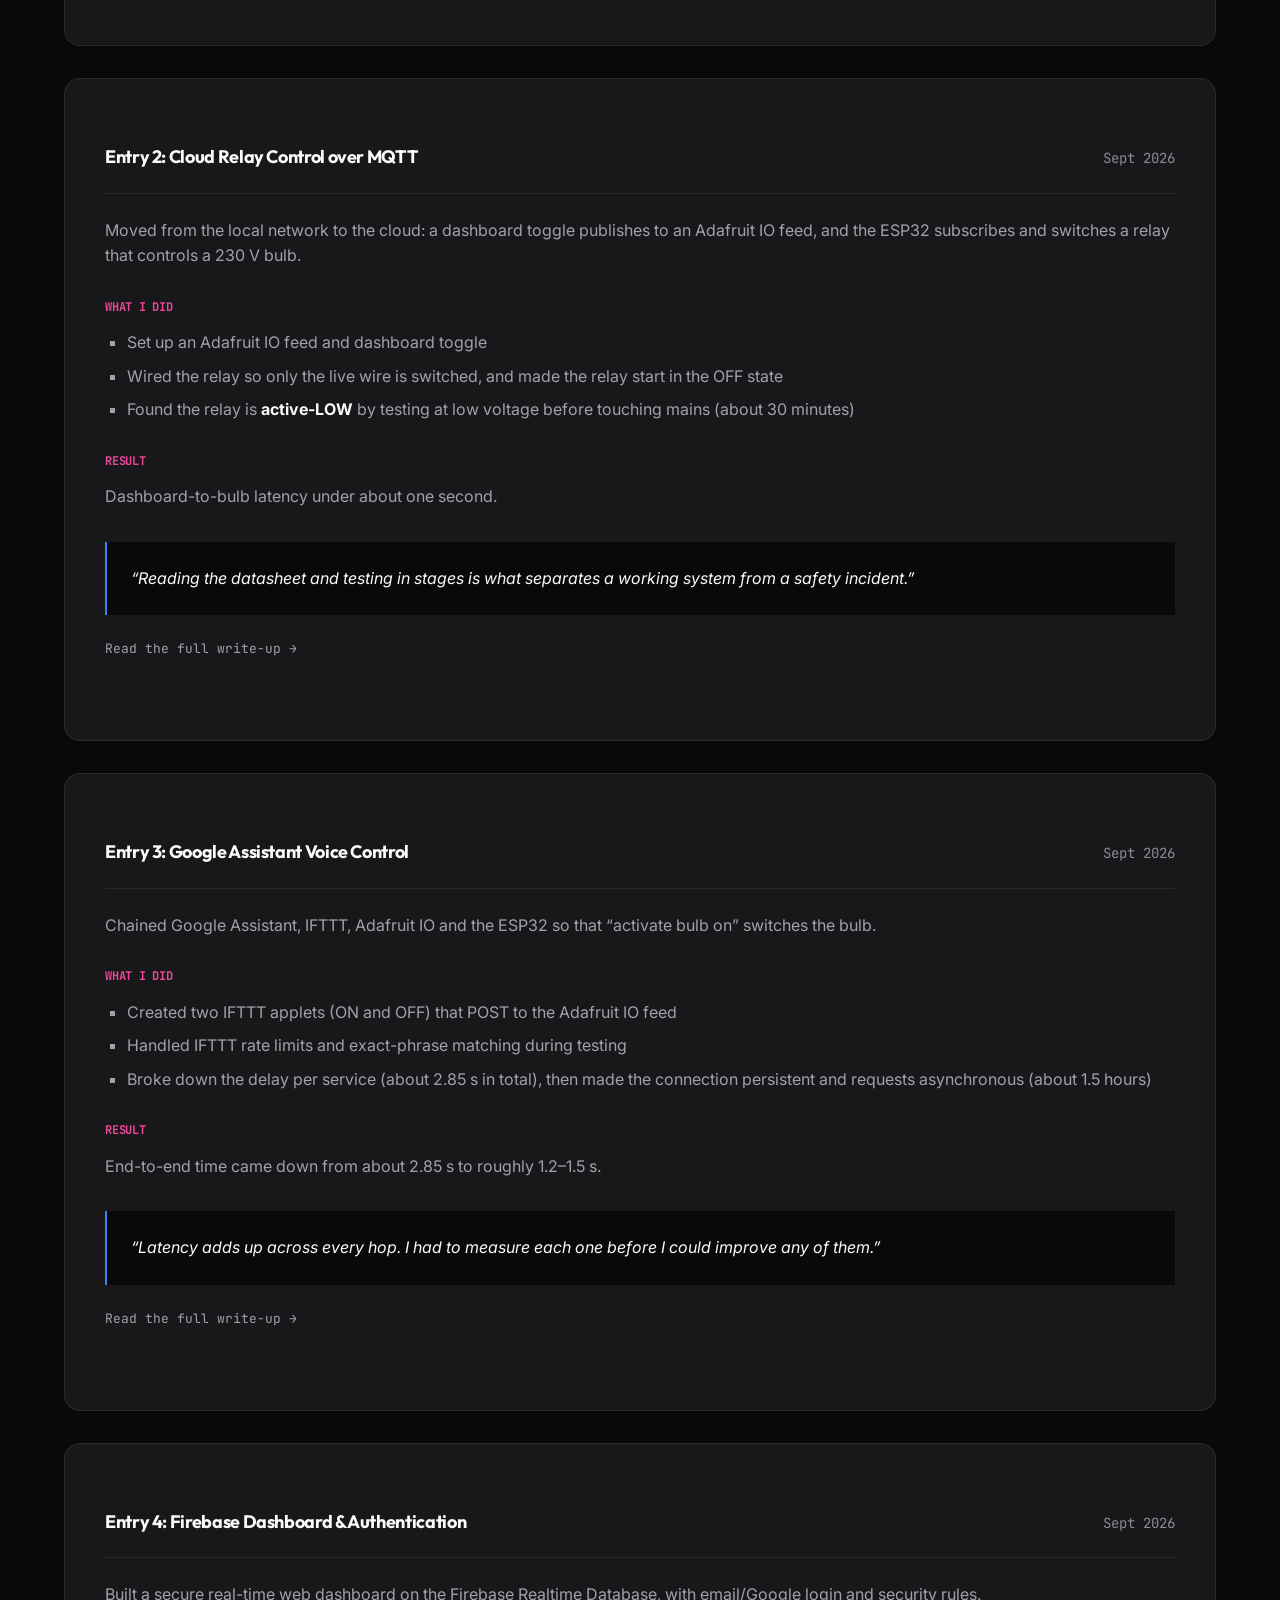
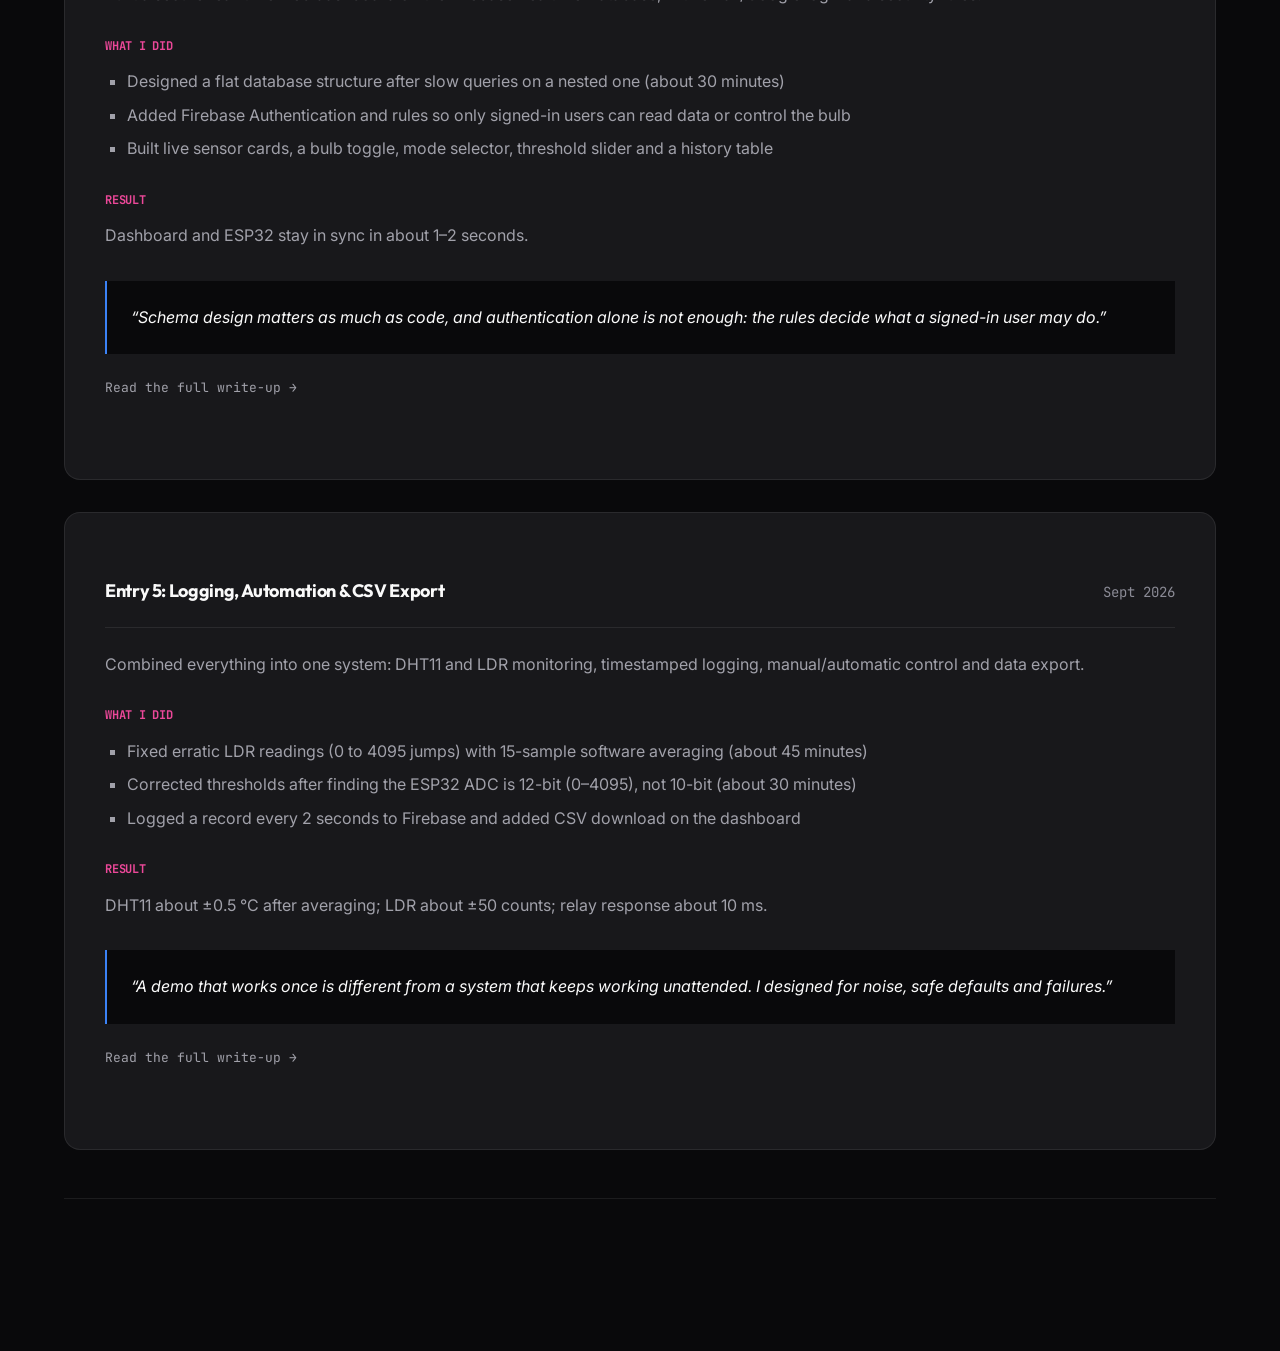
==== commit b04f4072: "Add Task 1 photos and Task 2 demo video; match Task 1 page to real interface Co-Authored-By: Claude " ====
--- a/iot-works.html
+++ b/iot-works.html
@@ -23,7 +23,6 @@
       <a href="index.html#about">About</a>
       <a href="index.html#skills">Skills</a>
       <a href="index.html#projects">Projects</a>
-      <a href="iot-works.html" class="active">IoT Works</a>
       <a href="index.html#experience">Experience</a>
       <a href="index.html#protosem">ProtoSem</a>
       <a href="index.html#contact">Contact</a>
@@ -43,7 +42,7 @@
 <p>The four biggest problems across the series and how long each took.</p><div class="table-scroll"><table><thead><tr><th>Problem</th><th>Time</th><th>Fix</th></tr></thead><tbody><tr><td>LDR readings jumping between 0 and 4095</td><td>45&nbsp;min</td><td>15-sample averaging with 8&nbsp;ms delays</td></tr><tr><td>Relay switching backwards</td><td>30&nbsp;min</td><td>Active-LOW logic, tested before mains</td></tr><tr><td>Slow voice-control response</td><td>1.5&nbsp;h</td><td>Persistent connection, asynchronous requests</td></tr><tr><td>Wrong thresholds (ADC resolution)</td><td>30&nbsp;min</td><td>Re-calibrated for the 12-bit ADC</td></tr><tr><td><strong>Total</strong></td><td><strong>about 3.5&nbsp;h</strong></td><td></td></tr></tbody></table></div></div>
 <div class="doc-section" style="max-width:none"><h2>Log entries</h2>
 <div class="protosem-list"><div class="spotlight-card protosem-card"><div class="spotlight-content">
-<div class="protosem-header"><h3>Entry 1: ESP32 Web Server &amp; LED Control</h3><span>Sept 2026</span></div>
+<div class="protosem-header"><h3>Entry 1: ESP32 Web Server &amp; LED Control</h3><span>10 Sept 2026</span></div>
 <div class="protosem-content"><p>Started with the fundamentals: Wi-Fi, HTTP and GPIO. Turned an ESP32 into a web server that controls its onboard LED from a browser on the same network.</p>
 <h4>What I did</h4><ul><li>Connected the ESP32 to a 2.4&nbsp;GHz network and read its IP from the Serial Monitor</li><li>Wrote routes <code>/api/on</code>, <code>/api/off</code>, <code>/api/status</code> and a control page that calls them with <code>fetch</code></li><li>Polled the status every 500&nbsp;ms so the page always shows the real LED state</li></ul>
 <h4>Result</h4><p>Button response about 50&ndash;100&nbsp;ms and page load about 200&ndash;300&nbsp;ms on the local network.</p>
--- a/assets/style.css
+++ b/assets/style.css
@@ -651,3 +651,5 @@
 .proj-grid { display:grid; grid-template-columns: repeat(auto-fit, minmax(300px, 1fr)); gap: 24px; }
 
 .task-hero .back-link { display:block; }
+.media-grid img { max-height: 480px; object-fit: contain; background: var(--bg-base); }
+.media-grid video { max-height: 480px; background: #000; }
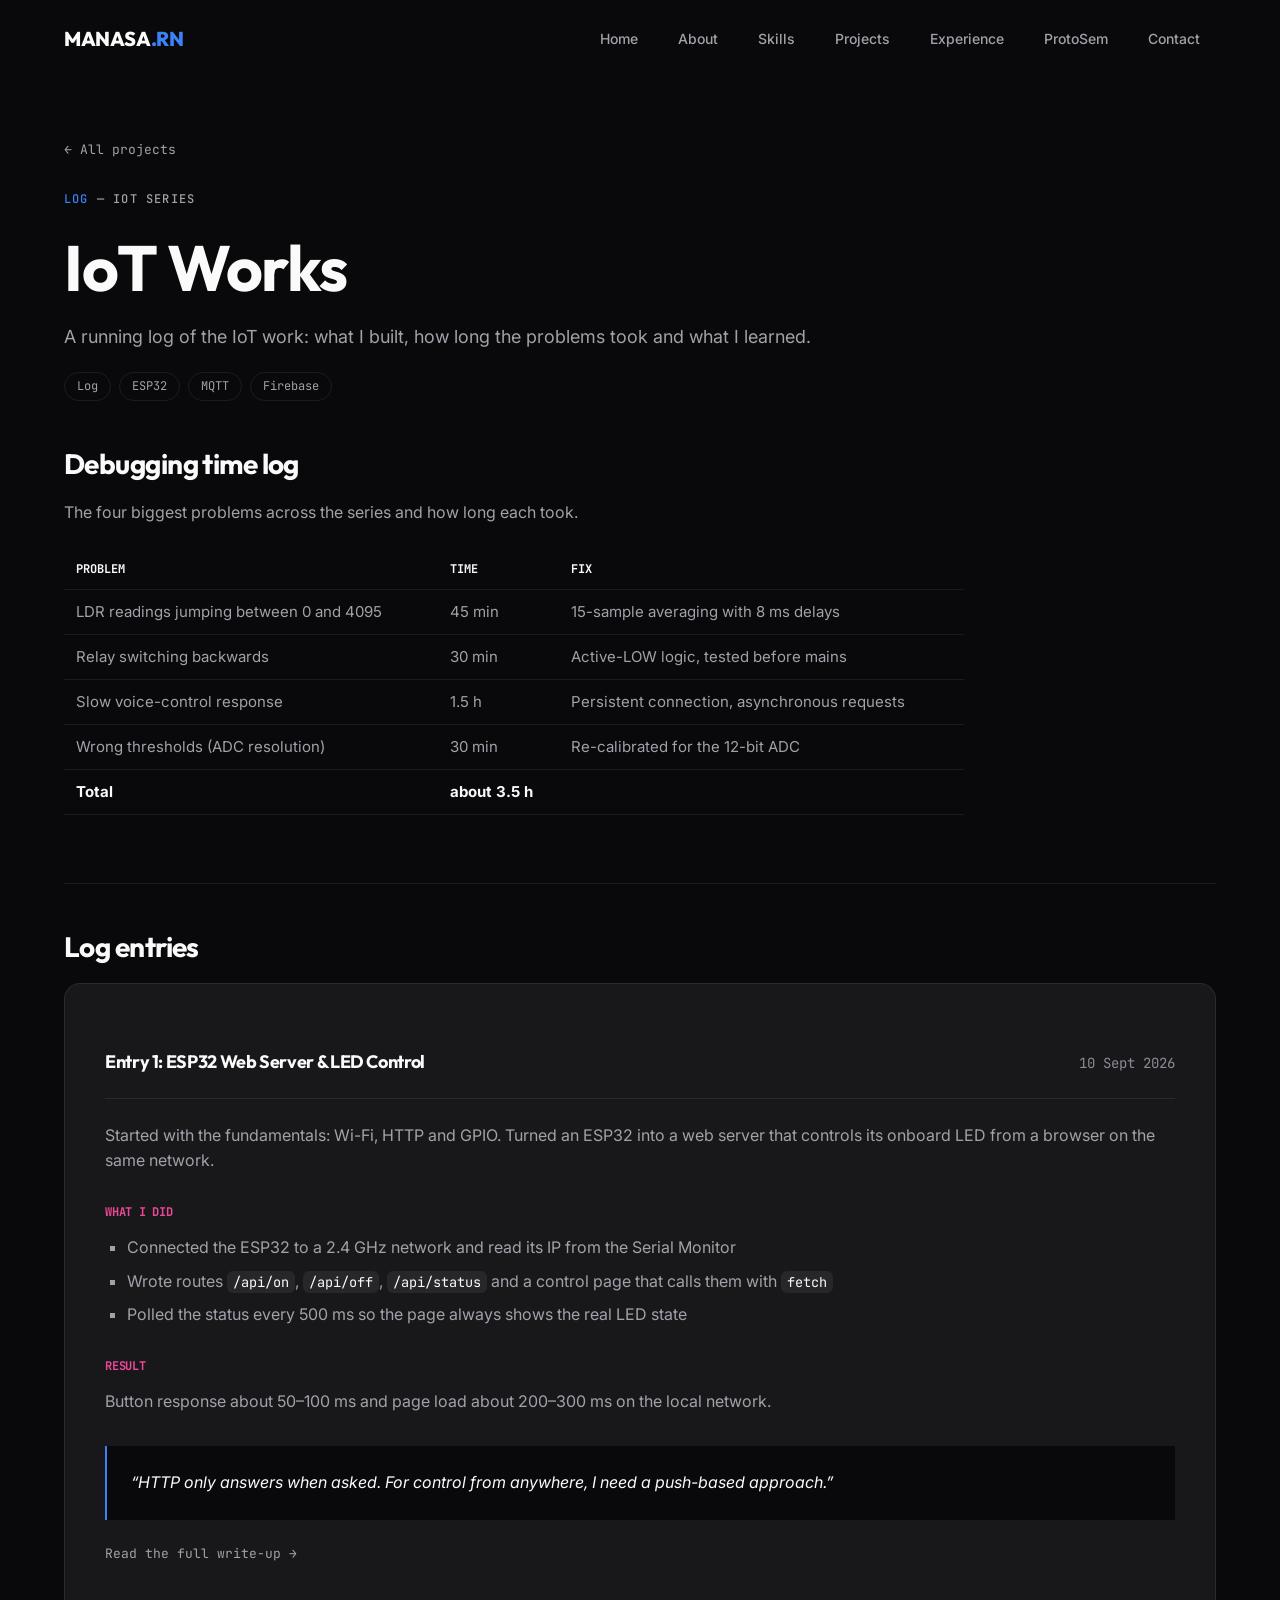
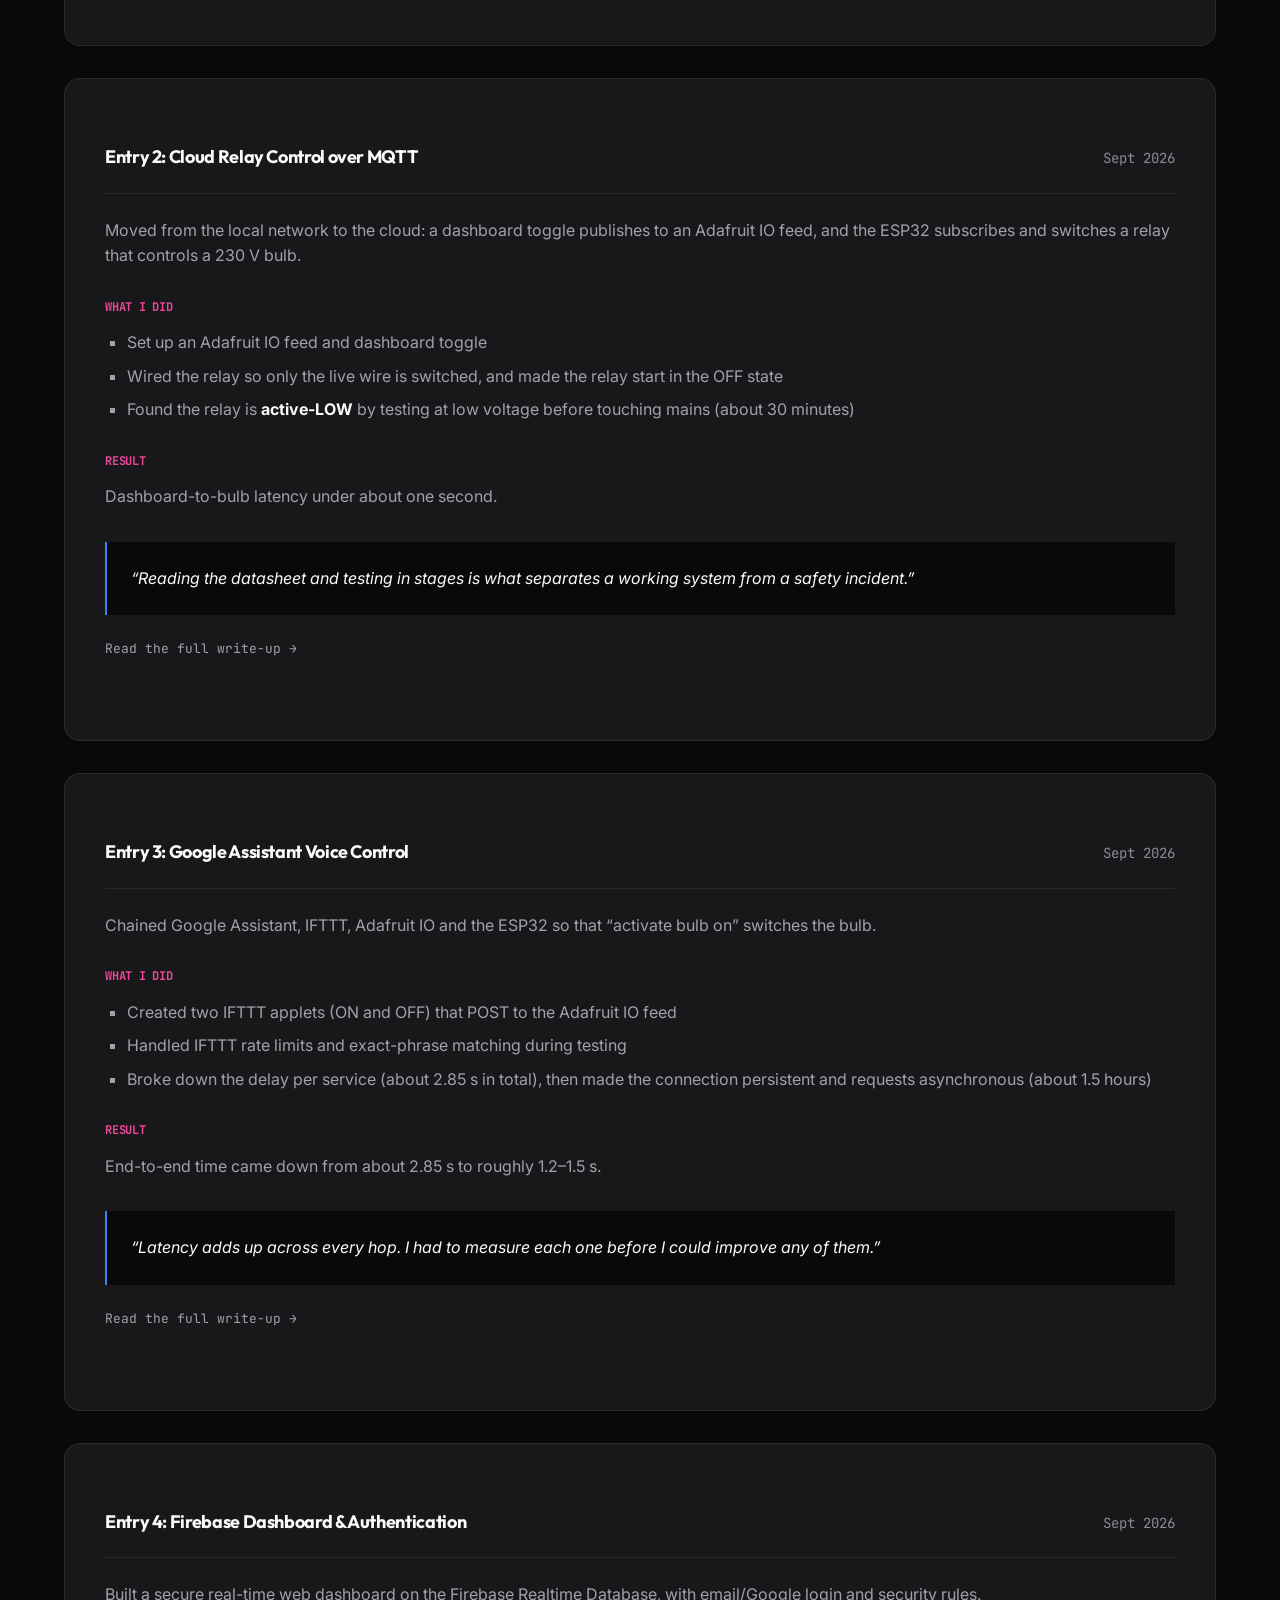
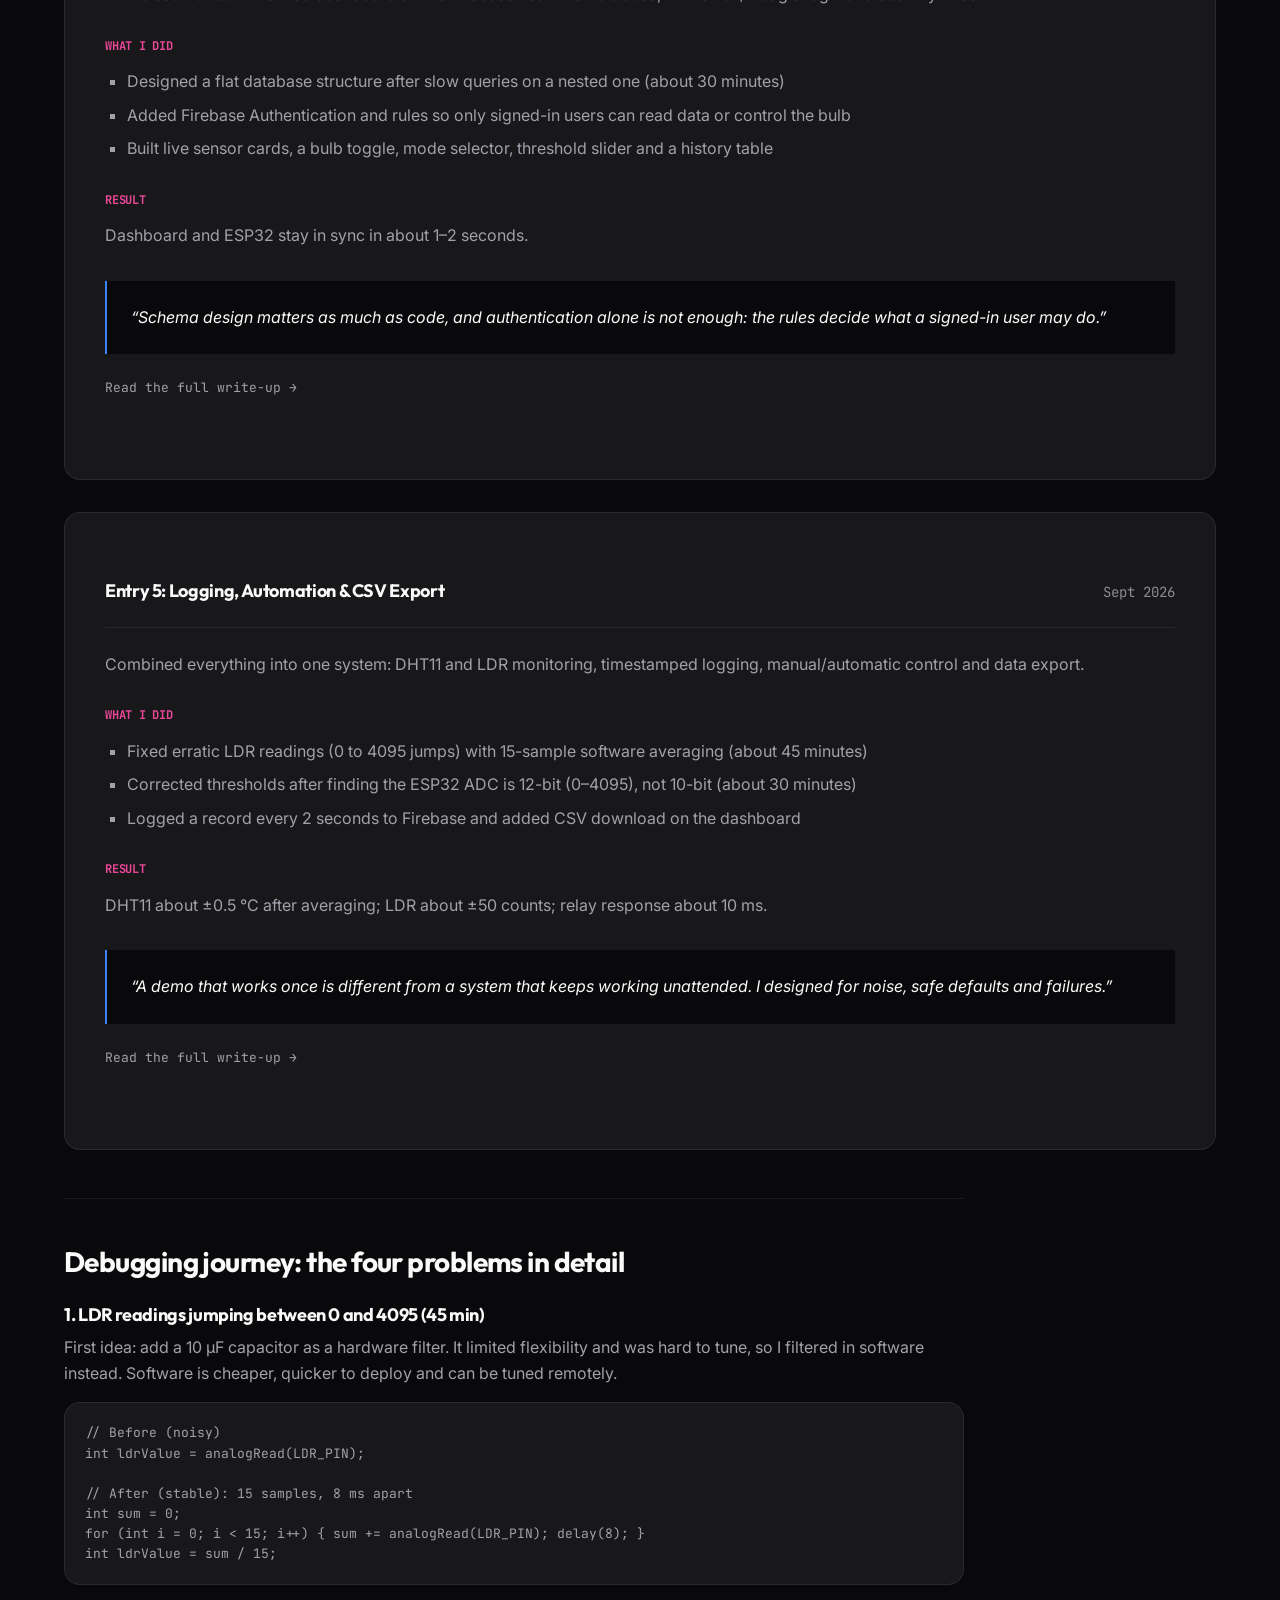
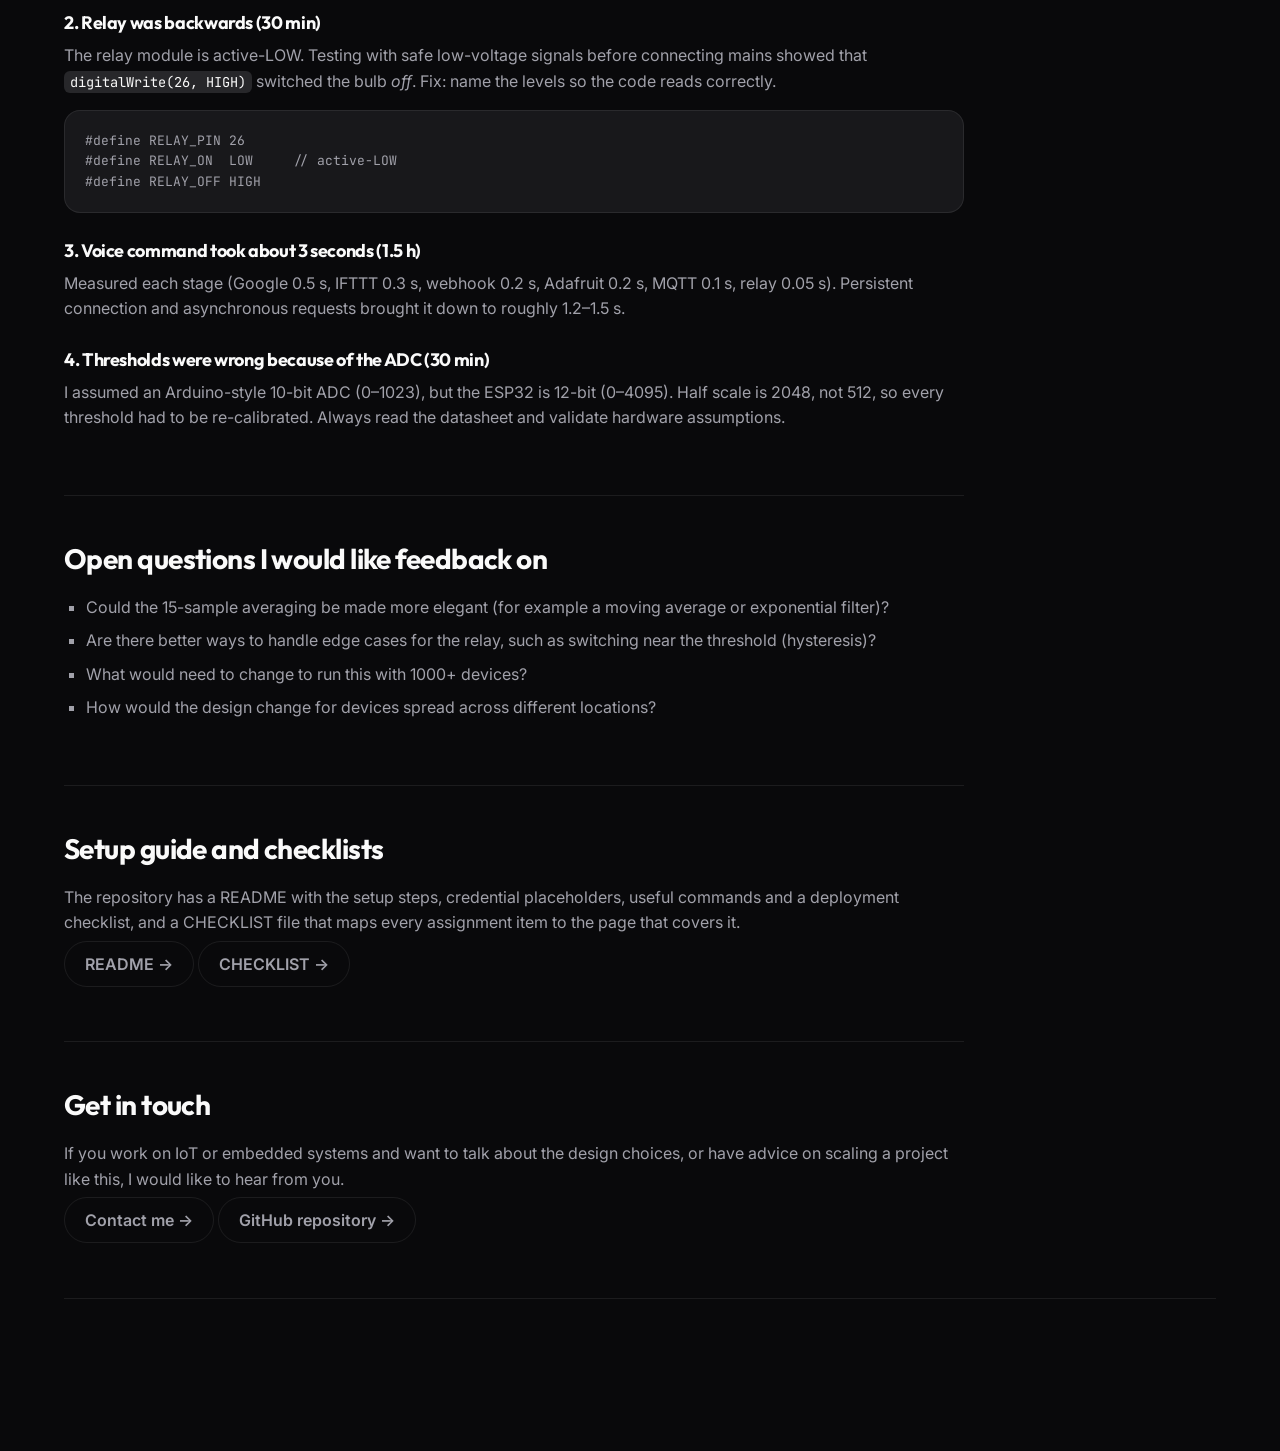
==== commit 53513d3b: "Add Task 3 media, Task 2 stills, detailed sections from project docs, README and checklist coverage " ====
--- a/iot-works.html
+++ b/iot-works.html
@@ -78,7 +78,22 @@
 <p style="margin-top:20px"><a class="back-link" href="task5.html">Read the full write-up →</a></p>
 </div></div></div>
 <!-- TEMPLATE FOR A NEW ENTRY: copy one entry above and edit the title, date, bullets and quote -->
-</div></div>
+</div></div><div class="doc-section"><h2>Debugging journey: the four problems in detail</h2><h3>1. LDR readings jumping between 0 and 4095 (45&nbsp;min)</h3>
+<p>First idea: add a 10&nbsp;µF capacitor as a hardware filter. It limited flexibility and was hard to tune, so I filtered in software instead. Software is cheaper, quicker to deploy and can be tuned remotely.</p><pre class="diagram">// Before (noisy)
+int ldrValue = analogRead(LDR_PIN);
+
+// After (stable): 15 samples, 8 ms apart
+int sum = 0;
+for (int i = 0; i &lt; 15; i++) { sum += analogRead(LDR_PIN); delay(8); }
+int ldrValue = sum / 15;</pre><h3>2. Relay was backwards (30&nbsp;min)</h3>
+<p>The relay module is active-LOW. Testing with safe low-voltage signals before connecting mains showed that <code>digitalWrite(26, HIGH)</code> switched the bulb <em>off</em>. Fix: name the levels so the code reads correctly.</p><pre class="diagram">#define RELAY_PIN 26
+#define RELAY_ON  LOW     // active-LOW
+#define RELAY_OFF HIGH</pre><h3>3. Voice command took about 3 seconds (1.5&nbsp;h)</h3>
+<p>Measured each stage (Google 0.5&nbsp;s, IFTTT 0.3&nbsp;s, webhook 0.2&nbsp;s, Adafruit 0.2&nbsp;s, MQTT 0.1&nbsp;s, relay 0.05&nbsp;s). Persistent connection and asynchronous requests brought it down to roughly 1.2&ndash;1.5&nbsp;s.</p>
+<h3>4. Thresholds were wrong because of the ADC (30&nbsp;min)</h3>
+<p>I assumed an Arduino-style 10-bit ADC (0&ndash;1023), but the ESP32 is 12-bit (0&ndash;4095). Half scale is 2048, not 512, so every threshold had to be re-calibrated. Always read the datasheet and validate hardware assumptions.</p></div><div class="doc-section"><h2>Open questions I would like feedback on</h2><ul><li>Could the 15-sample averaging be made more elegant (for example a moving average or exponential filter)?</li><li>Are there better ways to handle edge cases for the relay, such as switching near the threshold (hysteresis)?</li><li>What would need to change to run this with 1000+ devices?</li><li>How would the design change for devices spread across different locations?</li></ul></div><div class="doc-section"><h2>Setup guide and checklists</h2><p>The repository has a README with the setup steps, credential placeholders, useful commands and a deployment checklist, and a CHECKLIST file that maps every assignment item to the page that covers it.</p>
+<p><a class="task-link" href="https://github.com/manasarn30-cloud/manasa-portfolio/blob/main/README.md" target="_blank" rel="noopener">README →</a> <a class="task-link" href="https://github.com/manasarn30-cloud/manasa-portfolio/blob/main/CHECKLIST.md" target="_blank" rel="noopener">CHECKLIST →</a></p></div><div class="doc-section"><h2>Get in touch</h2><p>If you work on IoT or embedded systems and want to talk about the design choices, or have advice on scaling a project like this, I would like to hear from you.</p>
+<p><a class="task-link" href="index.html#contact">Contact me →</a> <a class="task-link" href="https://github.com/manasarn30-cloud/manasa-portfolio" target="_blank" rel="noopener">GitHub repository →</a></p></div>
   <div class="task-nav"><span></span><span></span></div>
 </main>
 <script src="assets/site.js" defer></script>
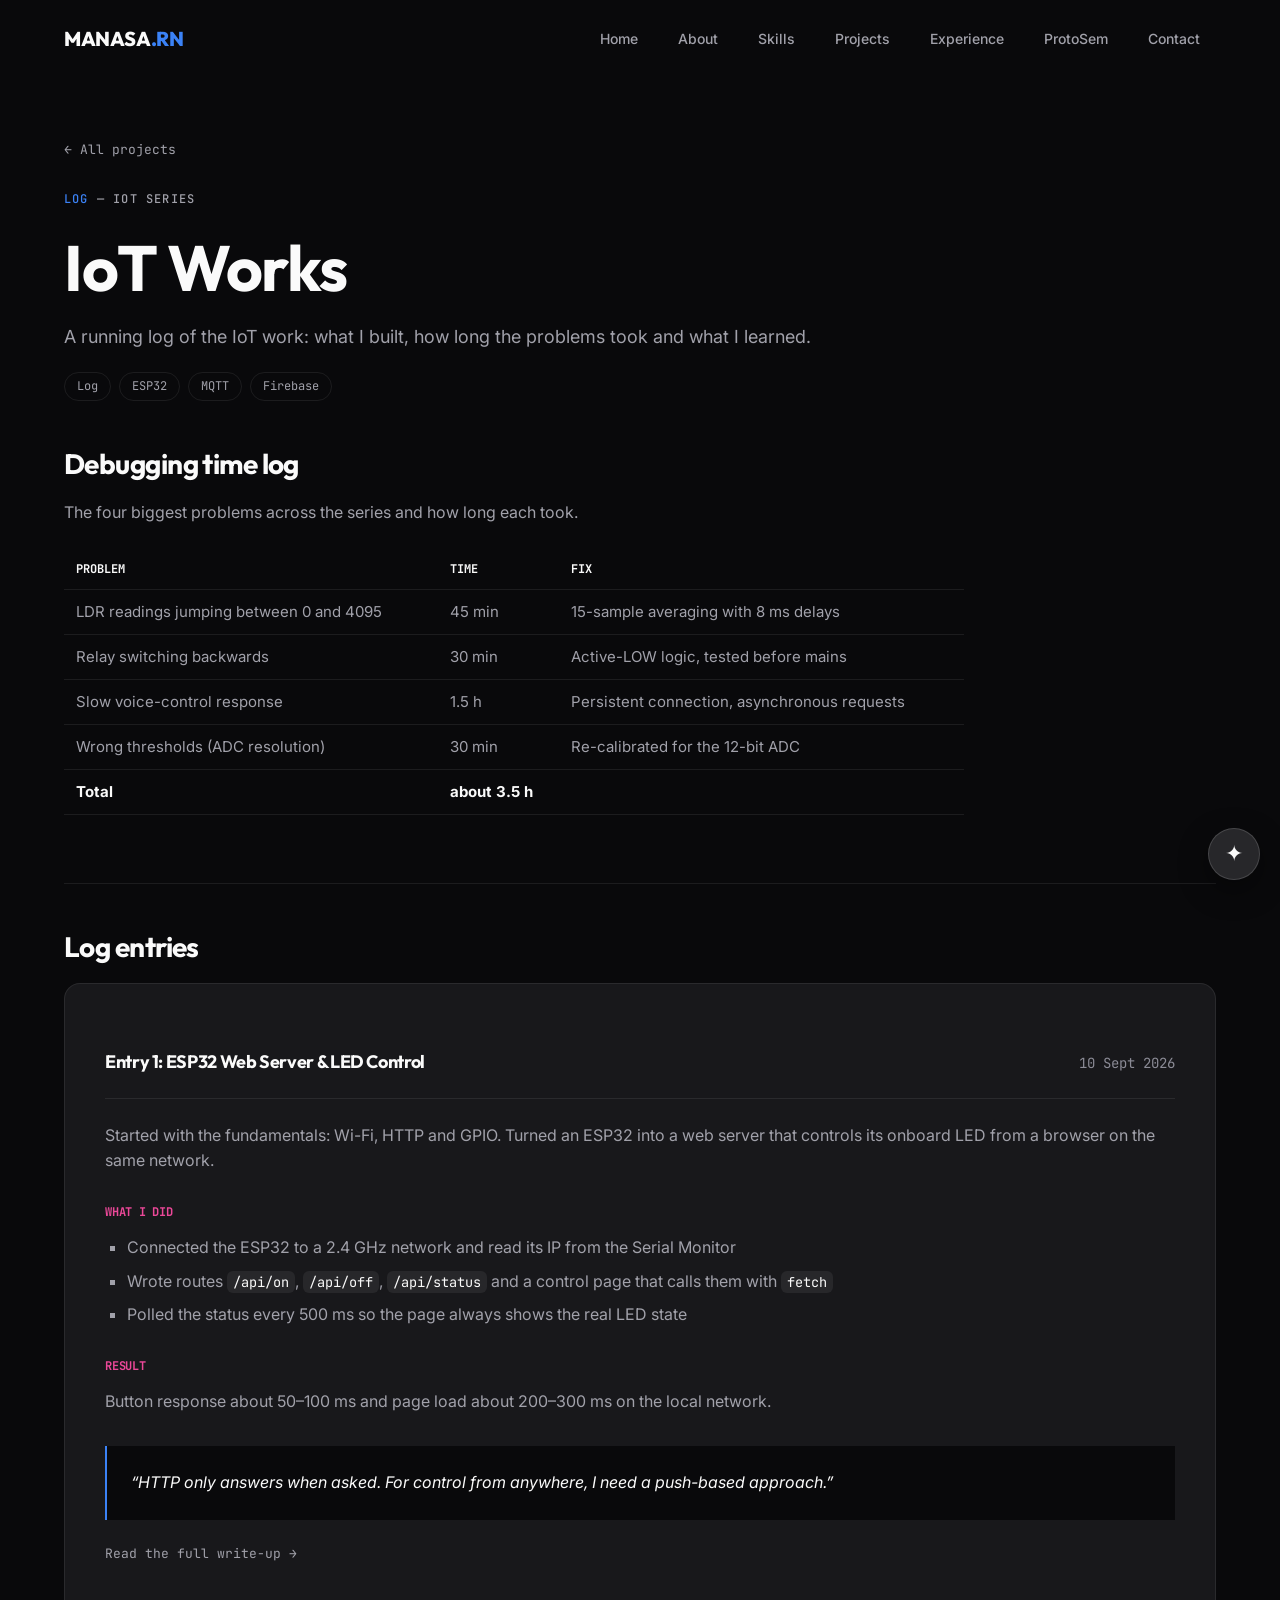
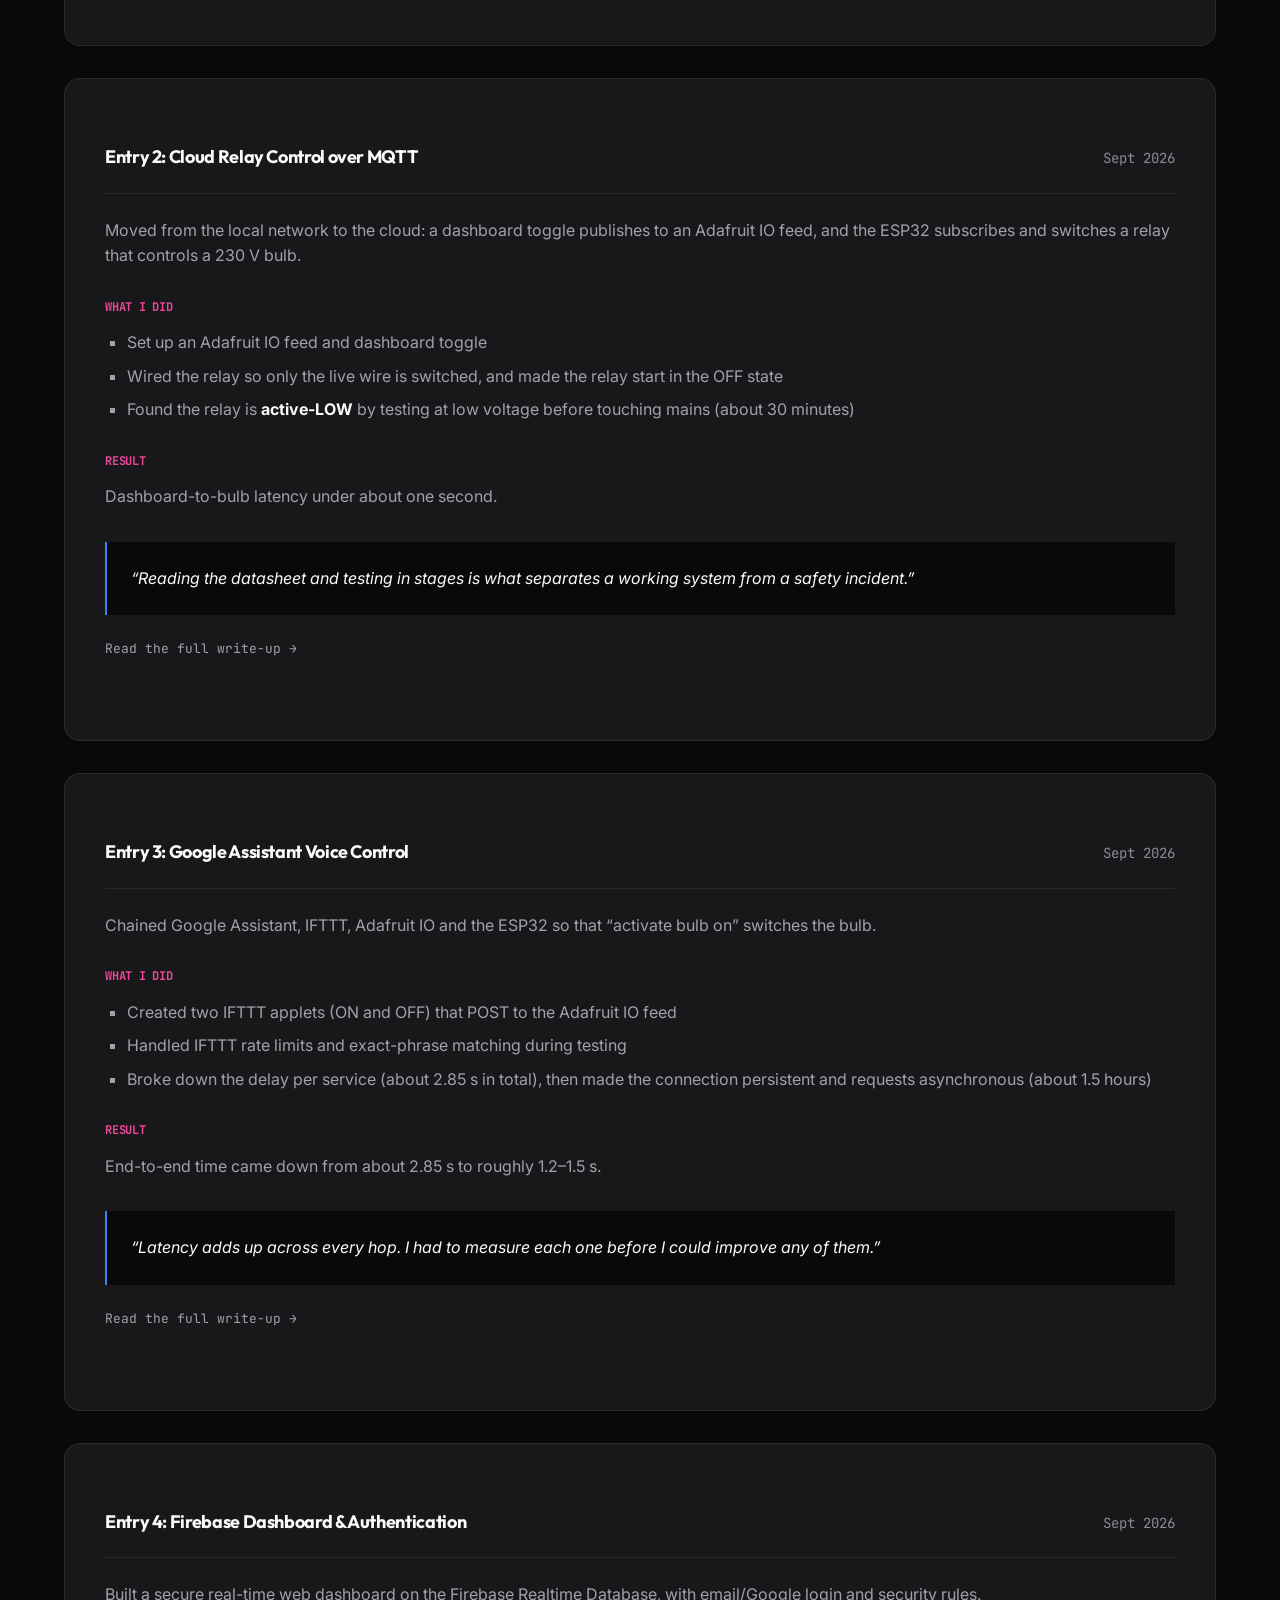
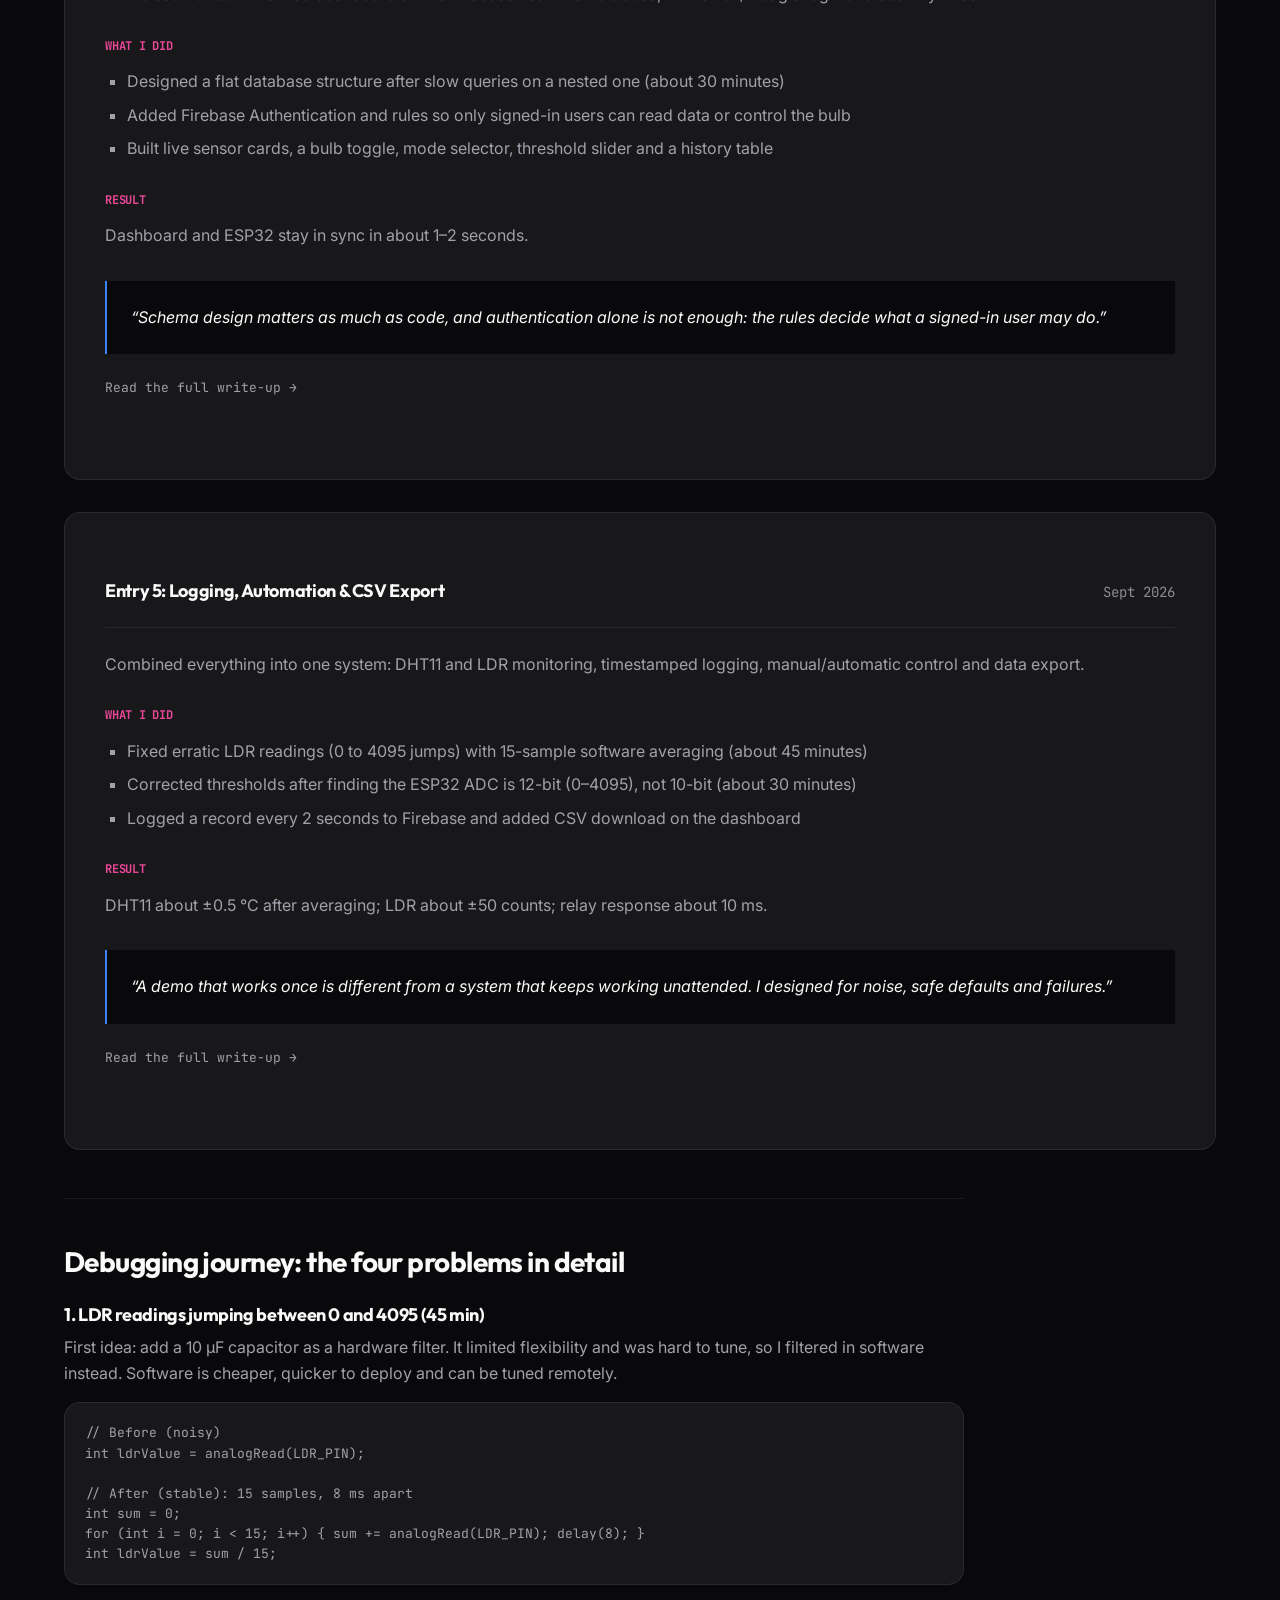
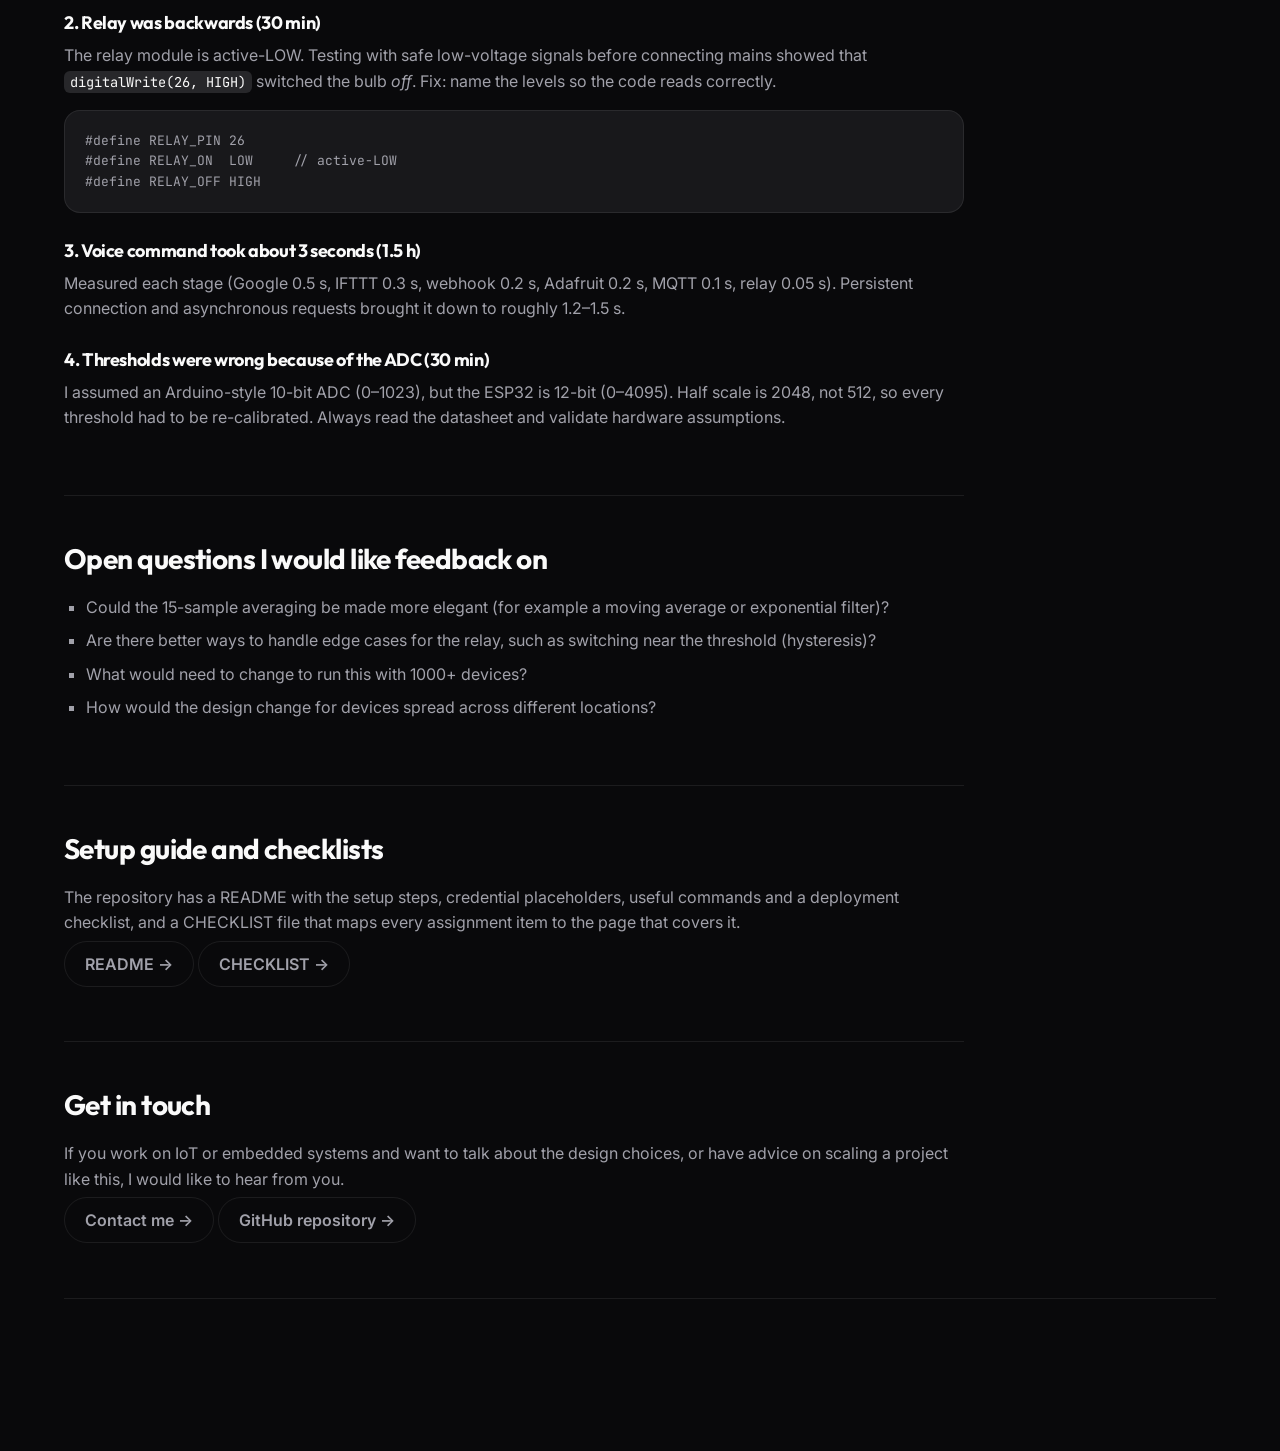
==== commit 45cbdafc: "Add style panel, Frutiger Aero theme and more pop-up effects - Style panel: theme (Dark / Frutiger A" ====
--- a/iot-works.html
+++ b/iot-works.html
@@ -9,6 +9,7 @@
 <link rel="icon" href="data:image/svg+xml,%3Csvg xmlns='http://www.w3.org/2000/svg' viewBox='0 0 64 64'%3E%3Crect width='64' height='64' rx='14' fill='%2309090b'/%3E%3Ctext x='32' y='43' font-family='Arial' font-weight='800' font-size='30' text-anchor='middle' fill='%233b82f6'%3EM%3C/text%3E%3C/svg%3E">
 <link rel="preconnect" href="https://fonts.googleapis.com">
 <link href="https://fonts.googleapis.com/css2?family=Inter:wght@400;500;600&family=Outfit:wght@500;700;800&family=JetBrains+Mono:wght@400;500&display=swap" rel="stylesheet">
+<script>try{var d=document.documentElement,s=localStorage;d.dataset.theme=s.getItem('theme')||'dark';d.dataset.motion=s.getItem('motion')||(matchMedia('(prefers-reduced-motion: reduce)').matches?'off':'full');d.dataset.pop=s.getItem('pop')||'zoom'}catch(e){}</script>
 <link rel="stylesheet" href="assets/style.css">
 </head>
 <body>
--- a/assets/style.css
+++ b/assets/style.css
@@ -653,3 +653,259 @@
 .task-hero .back-link { display:block; }
 .media-grid img { max-height: 480px; object-fit: contain; background: var(--bg-base); }
 .media-grid video { max-height: 480px; background: #000; }
+
+/* =====================================================================
+   INTERACTION LAYER: pop-in cards, assignment pop-up, touch effects
+   ===================================================================== */
+.scroll-progress { position: fixed; top: 0; left: 0; right: 0; height: 3px; z-index: 300; transform-origin: 0 50%; transform: scaleX(0); background: linear-gradient(90deg, var(--accent), #8b5cf6, var(--accent-secondary)); pointer-events: none; }
+
+/* cursor glow (desktop only, added by JS) */
+.cursor-glow { position: fixed; top: 0; left: 0; width: 420px; height: 420px; margin: -210px 0 0 -210px; border-radius: 50%; pointer-events: none; z-index: -1; background: radial-gradient(circle, rgba(59,130,246,.16), transparent 65%); transition: opacity .3s; opacity: 0; will-change: transform; }
+.cursor-glow.on { opacity: 1; }
+
+/* ripple on press (mouse and touch) */
+.ripple-host { position: relative; overflow: hidden; }
+.ripple { position: absolute; border-radius: 50%; width: 20px; height: 20px; margin: -10px 0 0 -10px; background: rgba(255,255,255,.35); transform: scale(0); animation: ripple .7s ease-out forwards; pointer-events: none; }
+@keyframes ripple { to { transform: scale(18); opacity: 0; } }
+
+/* animated gradient on the hero name */
+.hero-content h1 { background: linear-gradient(100deg, #fafafa 20%, #93c5fd 45%, #f9a8d4 60%, #fafafa 85%); background-size: 250% 100%; -webkit-background-clip: text; background-clip: text; -webkit-text-fill-color: transparent; animation: shimmer 7s ease-in-out infinite alternate; }
+@keyframes shimmer { to { background-position: 100% 0; } }
+
+/* orbiting dots around the hero core */
+.orbit { position: absolute; border-radius: 50%; border: 1px dashed rgba(255,255,255,.08); animation: spin var(--d) linear infinite; }
+.orbit::after { content: ''; position: absolute; top: -5px; left: calc(50% - 5px); width: 10px; height: 10px; border-radius: 50%; background: var(--c); box-shadow: 0 0 16px var(--c); }
+.orbit.o1 { inset: 8%;  --d: 18s; --c: var(--accent); }
+.orbit.o2 { inset: 22%; --d: 11s; --c: var(--accent-secondary); animation-direction: reverse; }
+.orbit.o3 { inset: 35%; --d: 7s;  --c: #8b5cf6; }
+.hero-graphic .core { animation: pulse 3.5s ease-in-out infinite; }
+@keyframes pulse { 50% { box-shadow: 0 0 70px rgba(59,130,246,.45); } }
+
+/* friendlier hover/tap states */
+.skill-tag { transition: transform .25s var(--ease-spring), border-color .3s, color .3s, box-shadow .3s; }
+.skill-tag:hover { transform: translateY(-4px) scale(1.07); box-shadow: 0 8px 24px rgba(59,130,246,.25); }
+.bento-item { transition: transform .15s ease-out, border-color .3s; }
+.exp-item { transition: transform .3s var(--ease-out); }
+.exp-item:hover { transform: translateX(8px); }
+.exp-item:hover .exp-role { color: var(--accent); }
+.btn:active, .task-link:active { transform: scale(.96); }
+.chip { transition: transform .2s, border-color .2s, color .2s; }
+.chip:hover { transform: translateY(-2px); border-color: var(--accent); color: var(--accent); }
+.nav-links a { position: relative; }
+
+/* ---- Projects: pop-in cards ---- */
+.proj-card { cursor: pointer; transition: transform .18s ease-out, border-color .3s, box-shadow .3s; transform-style: preserve-3d; will-change: transform; }
+.proj-card:hover { box-shadow: 0 20px 50px -20px rgba(59,130,246,.45); }
+.proj-card:active { transform: scale(.98); }
+.proj-card .bento-num { display: inline-flex; align-items: center; gap: 10px; }
+.proj-card .bento-num::before { content: ''; width: 8px; height: 8px; border-radius: 50%; background: var(--accent); box-shadow: 0 0 12px var(--accent); animation: blink 2.4s ease-in-out infinite; }
+.proj-card .go { display: inline-flex; gap: 8px; align-items: center; transition: gap .25s; }
+.proj-card:hover .go { gap: 16px; }
+.pop-init { opacity: 0; transform: translateY(70px) scale(.85) rotate(-1.5deg); }
+.pop-in { animation: popIn .75s cubic-bezier(.34, 1.56, .64, 1) both; animation-delay: calc(var(--i, 0) * 110ms); }
+@keyframes popIn { from { opacity: 0; transform: translateY(70px) scale(.85) rotate(-1.5deg); } to { opacity: 1; transform: none; } }
+@keyframes blink { 50% { opacity: .3; } }
+
+/* ---- Assignment pop-up ---- */
+html.modal-open { overflow: hidden; }
+.modal { position: fixed; inset: 0; z-index: 250; display: flex; align-items: center; justify-content: center; padding: 16px; visibility: hidden; }
+.modal.open { visibility: visible; }
+.modal-backdrop { position: absolute; inset: 0; background: rgba(5,5,8,.72); backdrop-filter: blur(10px); -webkit-backdrop-filter: blur(10px); opacity: 0; transition: opacity .3s; }
+.modal.open .modal-backdrop { opacity: 1; }
+.modal-panel { position: relative; width: min(980px, 100%); max-height: calc(100vh - 32px); display: flex; flex-direction: column; background: var(--bg-surface); border: 1px solid var(--border-hover); border-radius: var(--radius-lg); box-shadow: 0 40px 120px -20px rgba(0,0,0,.7), 0 0 0 1px rgba(59,130,246,.15); overflow: hidden; opacity: 0; transform: translateY(40px) scale(.94); transition: opacity .35s, transform .45s cubic-bezier(.34, 1.4, .64, 1); outline: none; }
+.modal.open .modal-panel { opacity: 1; transform: none; }
+.modal-bar { display: flex; align-items: center; justify-content: space-between; gap: 12px; padding: 14px 20px; border-bottom: 1px solid var(--border); background: rgba(24,24,27,.92); backdrop-filter: blur(10px); }
+.modal-step { font-family: 'JetBrains Mono', monospace; font-size: .75rem; color: var(--text-secondary); letter-spacing: .08em; text-transform: uppercase; }
+.modal-step b { color: var(--accent); }
+.modal-actions { display: flex; gap: 8px; }
+.modal-btn { width: 40px; height: 40px; border-radius: 50%; border: 1px solid var(--border); background: var(--bg-elevated); color: var(--text-primary); font-size: 1.1rem; cursor: pointer; display: grid; place-items: center; transition: transform .2s, border-color .2s, background .2s; }
+.modal-btn:hover { border-color: var(--accent); transform: scale(1.1); }
+.modal-btn.close:hover { background: var(--accent-secondary); border-color: var(--accent-secondary); transform: scale(1.1) rotate(90deg); }
+.modal-btn[disabled] { opacity: .3; pointer-events: none; }
+.modal-progress { height: 3px; background: linear-gradient(90deg, var(--accent), var(--accent-secondary)); transform-origin: 0 50%; transform: scaleX(0); }
+.modal-scroll { overflow-y: auto; overscroll-behavior: contain; padding: 0 clamp(18px, 4vw, 44px) 40px; }
+.modal-doc .task-hero { padding: 36px 0 24px; }
+.modal-doc .task-hero h1 { font-size: clamp(1.9rem, 5vw, 3rem); }
+.modal-doc .doc-section { animation: rise .6s cubic-bezier(.16, 1, .3, 1) both; animation-delay: calc(var(--i, 0) * 70ms); }
+@keyframes rise { from { opacity: 0; transform: translateY(24px); } to { opacity: 1; transform: none; } }
+.modal-loading { padding: 80px 0; text-align: center; color: var(--text-secondary); font-family: 'JetBrains Mono', monospace; }
+.modal-foot { display: flex; justify-content: space-between; gap: 12px; flex-wrap: wrap; padding-top: 28px; border-top: 1px solid var(--border); margin-top: 8px; }
+.modal-foot a, .modal-foot button { font: inherit; font-weight: 600; padding: 12px 20px; border: 1px solid var(--border); border-radius: 100px; background: transparent; color: var(--text-primary); cursor: pointer; }
+.modal-foot a:hover, .modal-foot button:hover { border-color: var(--accent); color: var(--accent); }
+
+@media (max-width: 700px) {
+  .modal { align-items: flex-end; padding: 0; }
+  .modal-panel { width: 100%; max-height: 94vh; border-radius: var(--radius-lg) var(--radius-lg) 0 0; transform: translateY(100%); }
+  .modal-btn { width: 44px; height: 44px; }
+}
+@media (hover: none) {
+  .proj-card:hover { box-shadow: none; }
+  .exp-item:hover { transform: none; }
+}
+@media (prefers-reduced-motion: reduce) {
+  .pop-init { opacity: 1; transform: none; }
+  .pop-in, .modal-doc .doc-section, .hero-content h1, .orbit, .hero-graphic .core, .proj-card .bento-num::before { animation: none !important; }
+  .modal-panel, .modal-backdrop { transition: none; }
+}
+
+/* =====================================================================
+   STYLE PANEL, MORE POP EFFECTS, FRUTIGER AERO THEME
+   ===================================================================== */
+
+/* ---- floating buttons ---- */
+.fab, .to-top { position: fixed; right: 20px; z-index: 260; width: 52px; height: 52px; border-radius: 50%; border: 1px solid var(--border-hover); background: var(--bg-elevated); color: var(--text-primary); font-size: 1.35rem; cursor: pointer; display: grid; place-items: center; box-shadow: 0 10px 30px rgba(0,0,0,.4); transition: transform .3s cubic-bezier(.34,1.56,.64,1), opacity .25s, background .25s; }
+.fab { bottom: 20px; }
+.fab:hover { transform: scale(1.12) rotate(20deg); }
+.fab[aria-expanded="true"] { transform: rotate(135deg) scale(1.05); background: var(--accent); color: #fff; }
+.to-top { bottom: 84px; font-size: 1.1rem; transform: scale(0) rotate(-90deg); opacity: 0; pointer-events: none; }
+.to-top.show { transform: none; opacity: 1; pointer-events: auto; }
+.to-top.show:hover { transform: translateY(-4px) scale(1.08); }
+html.modal-open .fab, html.modal-open .to-top { opacity: 0; pointer-events: none; }
+
+/* ---- style panel ---- */
+.style-panel { position: fixed; right: 20px; bottom: 84px; z-index: 270; width: min(340px, calc(100vw - 32px)); padding: 20px; border-radius: var(--radius-md); background: var(--bg-surface); border: 1px solid var(--border-hover); box-shadow: 0 30px 80px -10px rgba(0,0,0,.6); backdrop-filter: blur(16px); -webkit-backdrop-filter: blur(16px); transform-origin: 90% 100%; transform: scale(.6) translateY(30px) rotate(4deg); opacity: 0; visibility: hidden; transition: transform .45s cubic-bezier(.34,1.56,.64,1), opacity .25s, visibility .45s; }
+.style-panel.open { transform: none; opacity: 1; visibility: visible; }
+.style-panel h3 { font-size: 1.1rem; margin-bottom: 4px; }
+.style-panel .sub { font-size: .8rem; color: var(--text-secondary); margin-bottom: 16px; }
+.style-panel .opt { margin-bottom: 16px; }
+.style-panel .opt > span { display: block; font-family: 'JetBrains Mono', monospace; font-size: .7rem; text-transform: uppercase; letter-spacing: .08em; color: var(--text-secondary); margin-bottom: 8px; }
+.seg { display: flex; gap: 4px; padding: 4px; border-radius: 100px; background: var(--bg-base); border: 1px solid var(--border); }
+.seg button { flex: 1; font: inherit; font-size: .8rem; font-weight: 600; padding: 8px 6px; border: 0; border-radius: 100px; background: transparent; color: var(--text-secondary); cursor: pointer; transition: background .25s, color .25s, transform .2s; }
+.seg button:hover { color: var(--text-primary); }
+.seg button.on { background: var(--accent); color: #fff; box-shadow: 0 4px 14px var(--accent-muted); transform: scale(1.04); }
+.swatches { display: flex; gap: 10px; flex-wrap: wrap; }
+.swatch { width: 30px; height: 30px; border-radius: 50%; border: 2px solid transparent; background: var(--c); cursor: pointer; transition: transform .25s cubic-bezier(.34,1.56,.64,1), border-color .2s; box-shadow: 0 4px 12px rgba(0,0,0,.25); }
+.swatch:hover { transform: scale(1.2); }
+.swatch.on { border-color: var(--text-primary); transform: scale(1.15); }
+.swatch.auto { background: conic-gradient(#0aa5e8, #8b5cf6, #ec4899, #22c55e, #f59e0b, #0aa5e8); }
+.style-panel .reset { font: inherit; font-size: .8rem; background: none; border: 0; color: var(--text-secondary); text-decoration: underline; cursor: pointer; padding: 0; }
+
+/* ---- toast pop-up ---- */
+.toast { position: fixed; left: 50%; bottom: 28px; z-index: 280; max-width: min(92vw, 460px); padding: 14px 22px; border-radius: 100px; background: var(--bg-elevated); color: var(--text-primary); border: 1px solid var(--border-hover); box-shadow: 0 20px 50px -10px rgba(0,0,0,.6); font-size: .9rem; font-weight: 500; text-align: center; transform: translate(-50%, 140%) scale(.8); opacity: 0; transition: transform .55s cubic-bezier(.34,1.56,.64,1), opacity .3s; pointer-events: none; }
+.toast.show { transform: translate(-50%, 0) scale(1); opacity: 1; }
+
+/* ---- click sparks ---- */
+.spark { position: fixed; z-index: 400; width: 8px; height: 8px; margin: -4px 0 0 -4px; border-radius: 50%; background: var(--c); box-shadow: 0 0 10px var(--c); pointer-events: none; animation: spark .85s cubic-bezier(.1, .8, .3, 1) forwards; }
+.spark:nth-child(3n) { border-radius: 2px; transform: rotate(45deg); }
+@keyframes spark { 0% { transform: translate(0, 0) scale(1); opacity: 1; } 100% { transform: translate(var(--dx), var(--dy)) scale(0) rotate(180deg); opacity: 0; } }
+
+/* ---- headings: words pop in ---- */
+.section-header h2 .w { display: inline-block; }
+.section-header.reveal:not(.is-visible) h2 .w { opacity: 0; }
+.section-header.is-visible h2 .w { animation: wordUp .8s cubic-bezier(.34,1.56,.64,1) both; animation-delay: calc(var(--w) * 90ms + 150ms); }
+@keyframes wordUp { from { opacity: 0; transform: translateY(.9em) rotate(6deg) scale(.8); } to { opacity: 1; transform: none; } }
+
+/* ---- a different pop for each card ---- */
+.pop-in[data-fx="flip"]  { animation-name: popFlip; }
+.pop-in[data-fx="spin"]  { animation-name: popSpin; }
+.pop-in[data-fx="drop"]  { animation-name: popDrop; }
+.pop-in[data-fx="slide"] { animation-name: popSlide; }
+@keyframes popFlip  { from { opacity: 0; transform: perspective(900px) rotateY(-90deg) scale(.8); } to { opacity: 1; transform: none; } }
+@keyframes popSpin  { from { opacity: 0; transform: rotate(-120deg) scale(.2); } to { opacity: 1; transform: none; } }
+@keyframes popDrop  { 0% { opacity: 0; transform: translateY(-120px) scale(.9); } 60% { opacity: 1; transform: translateY(14px); } 100% { transform: none; } }
+@keyframes popSlide { from { opacity: 0; transform: translateX(-90px) skewX(-8deg); } to { opacity: 1; transform: none; } }
+.proj-card::after { content: ''; position: absolute; inset: 0; pointer-events: none; background: linear-gradient(115deg, transparent 30%, rgba(255,255,255,.22) 46%, transparent 62%); transform: translateX(-130%); transition: transform .9s ease; }
+.proj-card:hover::after { transform: translateX(130%); }
+
+/* ---- pop-up styles (desktop; phones always get the bottom sheet) ---- */
+@media (min-width: 701px) {
+  html[data-pop="flip"]   .modal-panel { transform: perspective(1400px) rotateX(-80deg) translateY(40px); transform-origin: 50% 0 !important; }
+  html[data-pop="bounce"] .modal-panel { transform: translateY(-110vh); transition: transform .8s cubic-bezier(.34, 1.7, .5, 1), opacity .2s; }
+  html[data-pop="slide"]  .modal-panel { transform: translateX(120%); transition: transform .5s cubic-bezier(.16, 1, .3, 1), opacity .3s; }
+  html[data-pop] .modal.open .modal-panel { transform: none; }
+}
+
+/* ---- bubbles (shown in Aero only) ---- */
+.bubbles { position: fixed; inset: 0; z-index: -1; overflow: hidden; pointer-events: none; display: none; }
+.bubble { position: absolute; bottom: -12vh; left: var(--x); width: var(--s); height: var(--s); border-radius: 50%; background: radial-gradient(circle at 30% 28%, rgba(255,255,255,.95) 0, rgba(255,255,255,.4) 22%, rgba(130,215,255,.22) 60%, rgba(255,255,255,.12) 100%); border: 1px solid rgba(255,255,255,.75); box-shadow: inset 0 0 14px rgba(255,255,255,.7), 0 6px 18px rgba(10,120,200,.22); animation: bubbleRise var(--t) linear infinite, bubbleSway 5s ease-in-out infinite alternate; animation-delay: var(--d), var(--d); }
+@keyframes bubbleRise { to { bottom: 112vh; } }
+@keyframes bubbleSway { from { margin-left: -18px; } to { margin-left: 18px; } }
+
+/* ---- animation levels ---- */
+html[data-motion="calm"] .cursor-glow, html[data-motion="calm"] .orbit, html[data-motion="calm"] .spark { display: none; }
+html[data-motion="calm"] .hero-content h1, html[data-motion="calm"] .hero-graphic .core, html[data-motion="calm"] .bg-blob, html[data-motion="calm"] .proj-card .bento-num::before { animation: none; }
+html[data-motion="off"] *, html[data-motion="off"] *::before, html[data-motion="off"] *::after { animation: none !important; transition-duration: .01ms !important; scroll-behavior: auto !important; }
+html[data-motion="off"] .pop-init, html[data-motion="off"] .reveal { opacity: 1; transform: none; }
+html[data-motion="off"] .section-header h2 .w { opacity: 1; }
+html[data-motion="off"] .cursor-glow, html[data-motion="off"] .bubbles { display: none !important; }
+
+/* =====================================================================
+   FRUTIGER AERO THEME: glossy glass, sky, grass, bubbles
+   ===================================================================== */
+html[data-theme="aero"] {
+  --bg-base: #d6f0ff;
+  --bg-surface: rgba(255,255,255,.58);
+  --bg-elevated: rgba(255,255,255,.82);
+  --text-primary: #0b2a4a;
+  --text-secondary: #2d5878;
+  --text-tertiary: #4a7595;
+  --accent: #0a9fe0;
+  --accent-secondary: #3fbf2e;
+  --accent-muted: rgba(10,159,224,.22);
+  --border: rgba(11,42,74,.14);
+  --border-hover: rgba(255,255,255,.95);
+  background: #bfe8ff;
+}
+html[data-theme="aero"] body { background: transparent; }
+html[data-theme="aero"] .bubbles { display: block; }
+html[data-theme="aero"] #starfield, html[data-theme="aero"] .bg-pattern { display: none; }
+html[data-theme="aero"] .bg-blobs { background: linear-gradient(180deg, #4cb8f5 0%, #8fd6ff 30%, #d8f3ff 58%, #effbe4 78%, #bff08c 100%); }
+html[data-theme="aero"] .bg-blobs::before { content: ''; position: absolute; top: -18vh; right: -10vw; width: 60vw; height: 60vw; border-radius: 50%; background: radial-gradient(circle, rgba(255,255,255,.95), rgba(255,255,255,.35) 40%, transparent 70%); }
+html[data-theme="aero"] .bg-blobs::after { content: ''; position: absolute; left: -15%; right: -15%; bottom: -14vh; height: 34vh; border-radius: 50% 50% 0 0 / 100% 100% 0 0; background: linear-gradient(180deg, #8fe05a 0%, #3fa92b 100%); box-shadow: 0 -20px 60px rgba(120,220,80,.5); }
+html[data-theme="aero"] .bg-blob { mix-blend-mode: screen; opacity: .55; }
+html[data-theme="aero"] .blob-1 { background: #ffffff; }
+html[data-theme="aero"] .blob-2 { background: #7fe3ff; }
+html[data-theme="aero"] .blob-3 { background: #c8ff9f; }
+
+/* glass surfaces */
+html[data-theme="aero"] .spotlight-card, html[data-theme="aero"] .callout, html[data-theme="aero"] .media-grid figure, html[data-theme="aero"] .style-panel, html[data-theme="aero"] .toast, html[data-theme="aero"] .fab, html[data-theme="aero"] .to-top {
+  background: linear-gradient(180deg, rgba(255,255,255,.88) 0%, rgba(255,255,255,.62) 100%);
+  border: 1px solid rgba(255,255,255,.95);
+  box-shadow: 0 14px 34px -8px rgba(15,95,165,.35), inset 0 1px 0 #fff, inset 0 -14px 24px rgba(120,205,255,.22);
+  backdrop-filter: blur(14px) saturate(1.5); -webkit-backdrop-filter: blur(14px) saturate(1.5);
+}
+html[data-theme="aero"] .spotlight-card::before { background: radial-gradient(800px circle at var(--mouse-x) var(--mouse-y), rgba(255,255,255,.7), transparent 40%); }
+html[data-theme="aero"] .spotlight-card:hover { border-color: #fff; }
+html[data-theme="aero"] .proj-card:hover { box-shadow: 0 24px 50px -12px rgba(10,159,224,.55), inset 0 1px 0 #fff, inset 0 -14px 24px rgba(120,205,255,.3); }
+html[data-theme="aero"] .proj-card::after { background: linear-gradient(115deg, transparent 30%, rgba(255,255,255,.75) 46%, transparent 62%); }
+html[data-theme="aero"] .navbar.scrolled { background: linear-gradient(180deg, rgba(255,255,255,.8), rgba(255,255,255,.45)); border-bottom: 1px solid rgba(255,255,255,.9); box-shadow: 0 8px 24px -10px rgba(15,95,165,.35); }
+html[data-theme="aero"] .logo, html[data-theme="aero"] h1, html[data-theme="aero"] h2, html[data-theme="aero"] h3, html[data-theme="aero"] h4 { color: var(--text-primary); text-shadow: 0 1px 0 rgba(255,255,255,.8); }
+html[data-theme="aero"] .nav-links a:hover { background: rgba(255,255,255,.7); }
+
+/* glossy pill buttons */
+html[data-theme="aero"] .btn-primary, html[data-theme="aero"] .nav-links a.active, html[data-theme="aero"] .seg button.on, html[data-theme="aero"] .fab[aria-expanded="true"] {
+  background: linear-gradient(180deg, #8fdcff 0%, #25b3f2 48%, #0a8fd0 52%, #3dbdf4 100%);
+  color: #fff; text-shadow: 0 1px 2px rgba(0,60,110,.5); border: 1px solid rgba(255,255,255,.8);
+  box-shadow: 0 6px 16px rgba(10,130,210,.45), inset 0 1px 0 rgba(255,255,255,.9);
+}
+html[data-theme="aero"] .btn-primary:hover { background: linear-gradient(180deg, #b6ebff 0%, #4cc4fa 48%, #1d9fdf 52%, #62ccf8 100%); }
+html[data-theme="aero"] .btn-outline, html[data-theme="aero"] .task-link, html[data-theme="aero"] .modal-btn, html[data-theme="aero"] .modal-foot a, html[data-theme="aero"] .modal-foot button {
+  background: linear-gradient(180deg, rgba(255,255,255,.95), rgba(210,238,255,.7)); color: var(--text-primary);
+  border: 1px solid rgba(255,255,255,.95); box-shadow: 0 4px 12px rgba(15,95,165,.25), inset 0 1px 0 #fff;
+}
+html[data-theme="aero"] .btn-outline:hover, html[data-theme="aero"] .task-link:hover { background: #fff; color: var(--accent); border-color: #fff; }
+html[data-theme="aero"] .seg { background: rgba(255,255,255,.55); border-color: rgba(255,255,255,.9); }
+html[data-theme="aero"] .skill-tag, html[data-theme="aero"] .chip { background: linear-gradient(180deg, rgba(255,255,255,.9), rgba(215,240,255,.6)); border-color: rgba(255,255,255,.95); box-shadow: 0 3px 8px rgba(15,95,165,.18), inset 0 1px 0 #fff; color: var(--text-primary); }
+html[data-theme="aero"] .skill-weight-1, html[data-theme="aero"] .skill-weight-2 { color: var(--text-secondary); }
+
+/* hero */
+html[data-theme="aero"] .hero-content h1 { background-image: linear-gradient(100deg, #0b2a4a 10%, #0a9fe0 42%, #3fbf2e 68%, #0b2a4a 92%); text-shadow: none; }
+html[data-theme="aero"] .hero-graphic { background: none; border-color: rgba(255,255,255,.8); }
+html[data-theme="aero"] .hero-graphic .core { background: radial-gradient(circle at 30% 25%, #fff 0, #a5e6ff 22%, #1fb0f0 58%, #05649b 100%); border-color: rgba(255,255,255,.9); box-shadow: 0 0 50px rgba(10,159,224,.55), inset 0 -10px 20px rgba(0,60,110,.35); }
+html[data-theme="aero"] .hero-graphic .core::after { border-color: rgba(11,42,74,.35); }
+html[data-theme="aero"] .orbit { border-color: rgba(11,42,74,.15); }
+
+/* content pages and pop-up */
+html[data-theme="aero"] .modal-backdrop { background: rgba(120,200,255,.45); }
+html[data-theme="aero"] .modal-panel { background: linear-gradient(180deg, rgba(248,253,255,.96), rgba(228,246,255,.94)); border-color: #fff; box-shadow: 0 40px 100px -20px rgba(10,80,150,.55), inset 0 1px 0 #fff; }
+html[data-theme="aero"] .modal-bar { background: linear-gradient(180deg, rgba(255,255,255,.95), rgba(205,236,255,.8)); }
+html[data-theme="aero"] pre.code, html[data-theme="aero"] pre.diagram, html[data-theme="aero"] details.code-box summary { background: rgba(255,255,255,.7); border-color: rgba(11,42,74,.14); }
+html[data-theme="aero"] .doc-section code, html[data-theme="aero"] .doc-card code { background: rgba(10,159,224,.14); }
+html[data-theme="aero"] .protosem-reflection { background: rgba(255,255,255,.7); }
+html[data-theme="aero"] .doc-section, html[data-theme="aero"] .exp-item, html[data-theme="aero"] .task-nav, html[data-theme="aero"] .modal-foot { border-color: rgba(11,42,74,.16); }
+html[data-theme="aero"] .contact-heading { text-shadow: 0 2px 0 rgba(255,255,255,.8); }
+html[data-theme="aero"] .footer-bottom { border-color: rgba(11,42,74,.16); }
+html[data-theme="aero"] .scroll-progress { background: linear-gradient(90deg, #0a9fe0, #3fbf2e); }
+html[data-theme="aero"] .cursor-glow { background: radial-gradient(circle, rgba(255,255,255,.7), transparent 65%); }
+html[data-theme="aero"] .spark { box-shadow: 0 0 12px var(--c), 0 0 0 1px rgba(255,255,255,.8); }
+html[data-theme="aero"] .media-grid img { background: rgba(255,255,255,.5); }
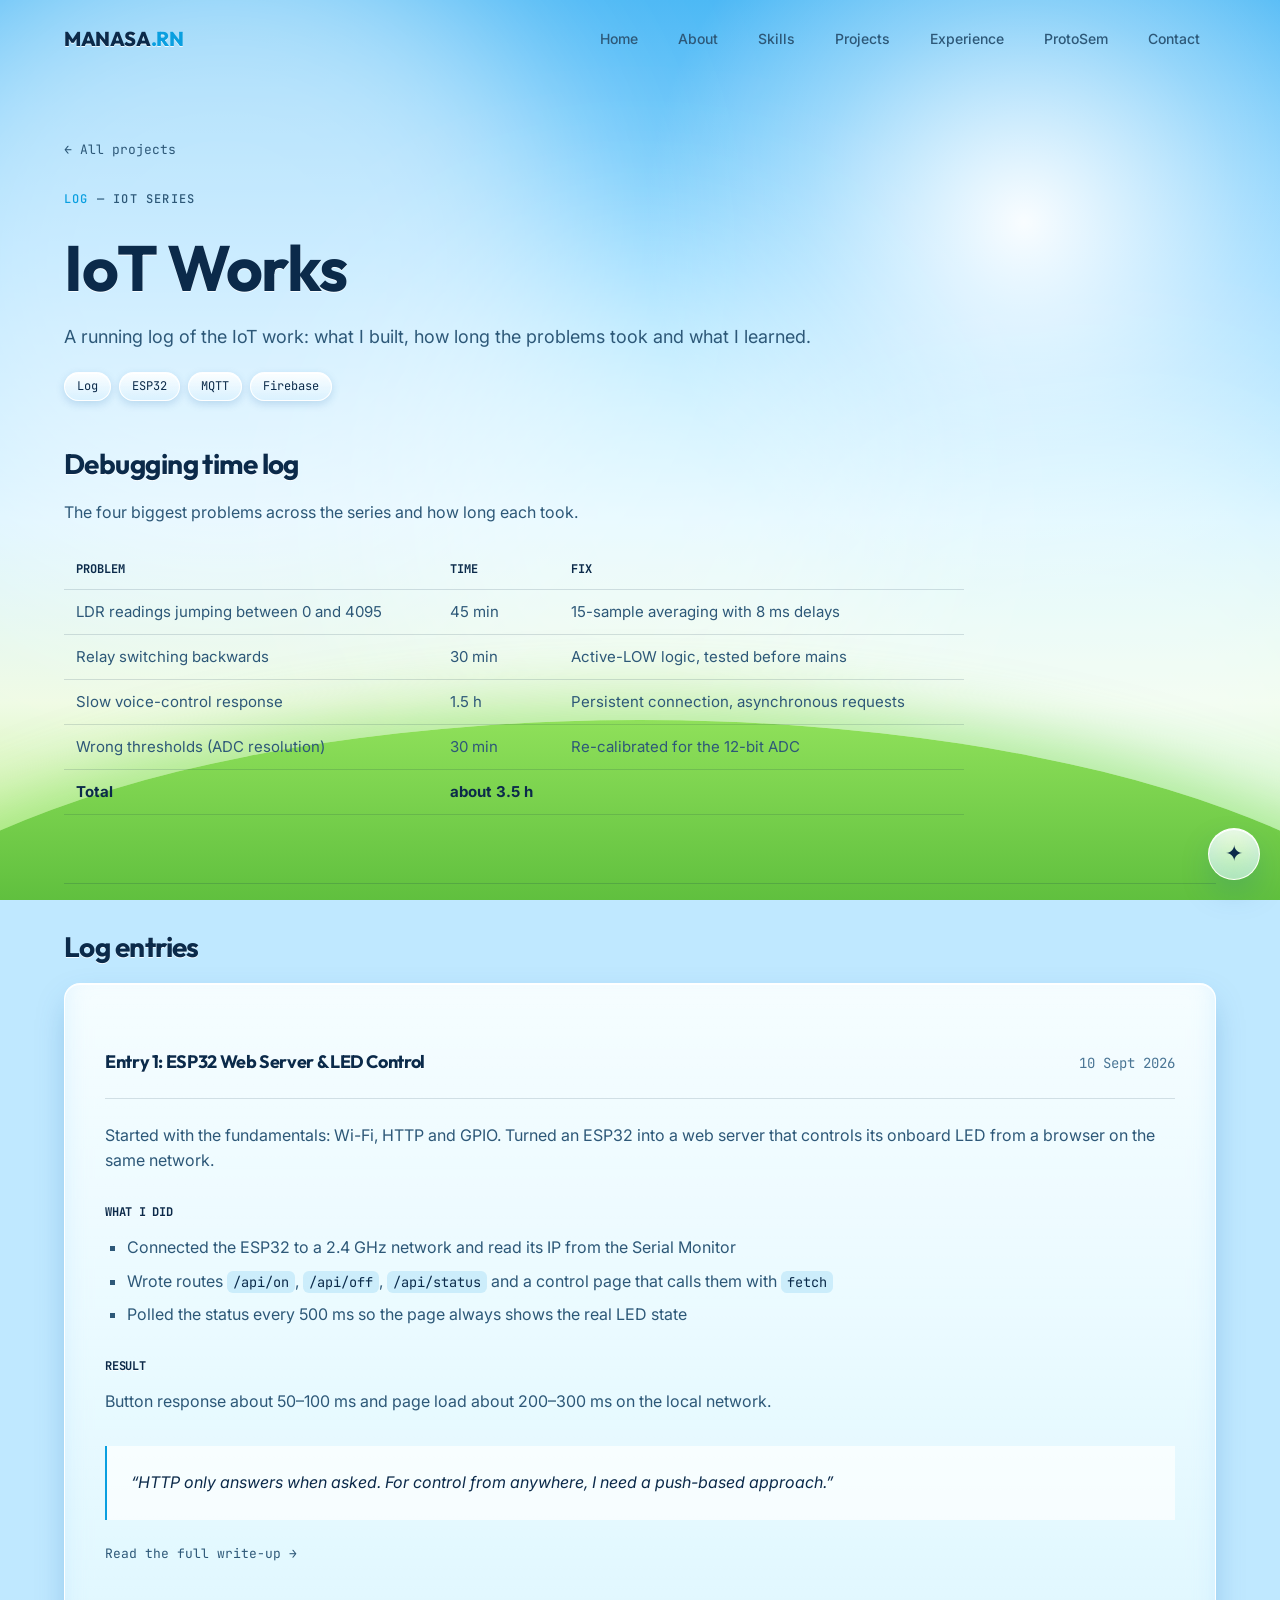
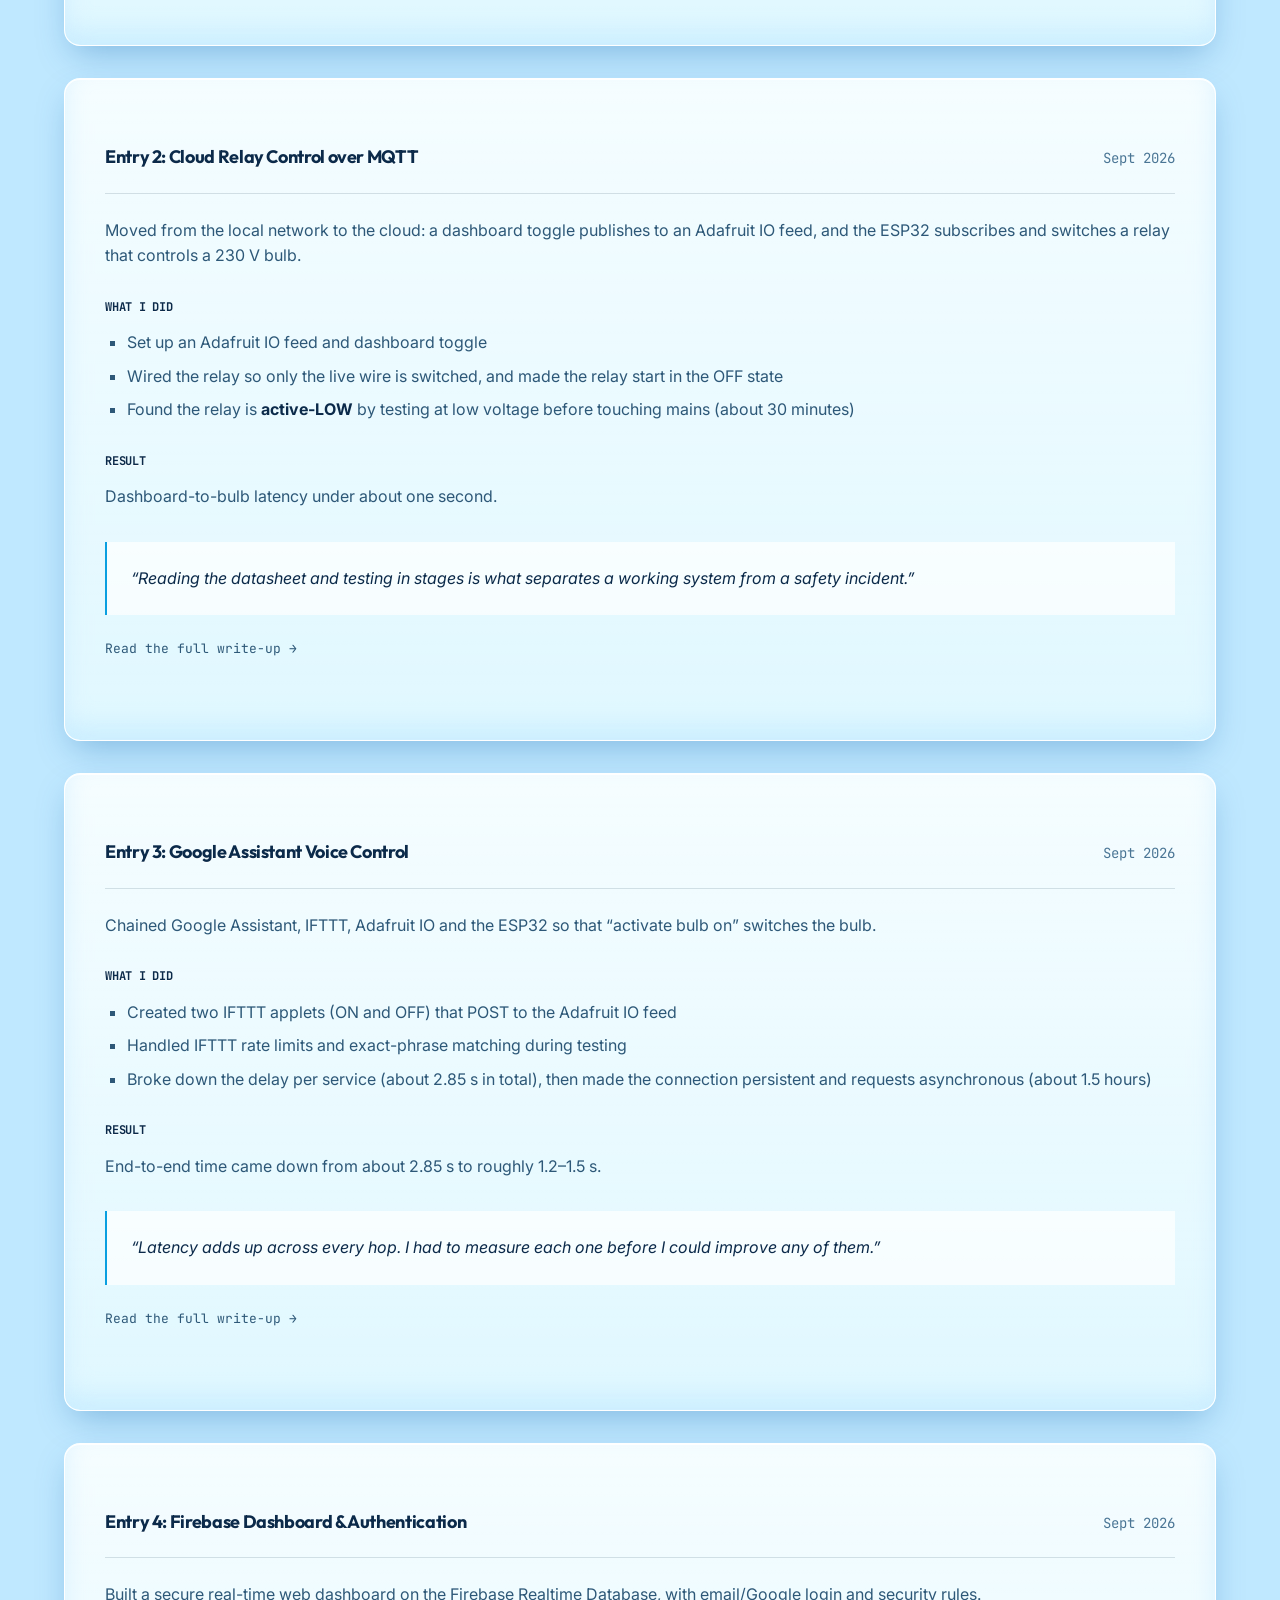
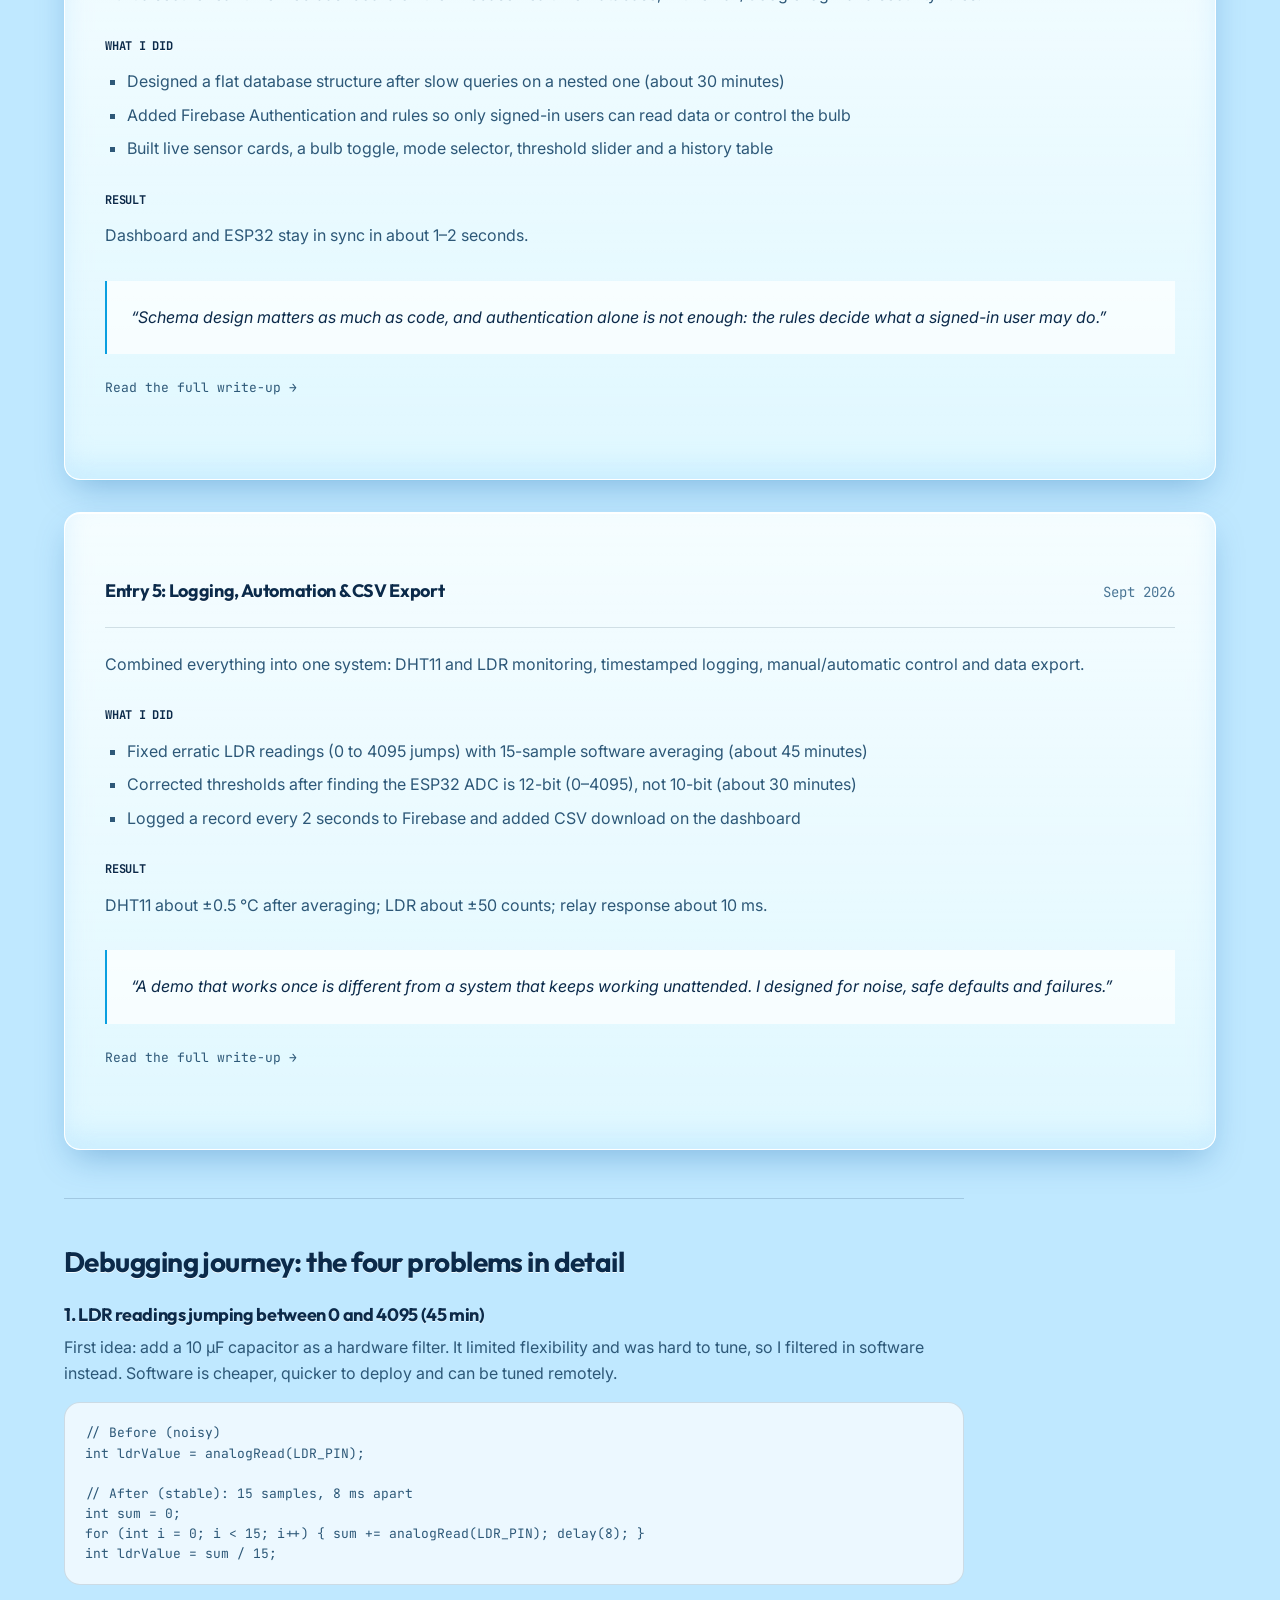
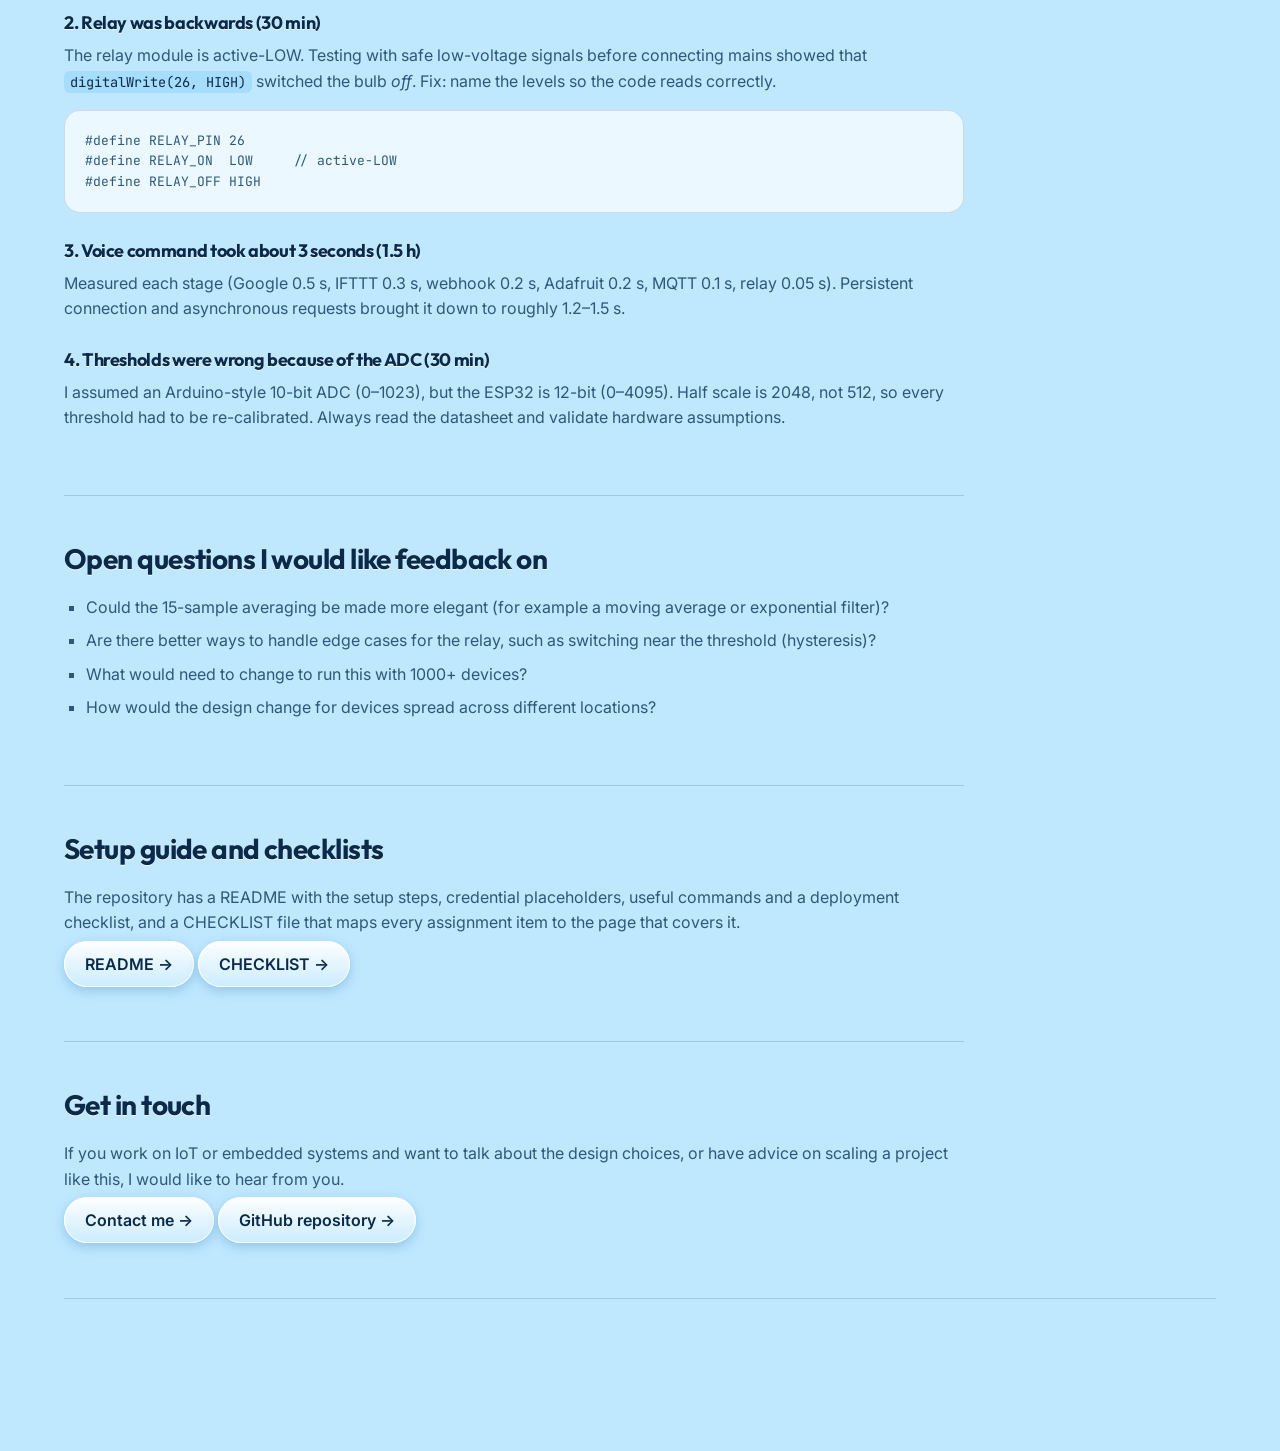
==== commit 15216665: "Make Frutiger Aero the default theme Co-Authored-By: Claude Sonnet 5.5 <noreply@anthropic.com> Claud" ====
--- a/iot-works.html
+++ b/iot-works.html
@@ -1,5 +1,5 @@
 <!DOCTYPE html>
-<html lang="en">
+<html lang="en" data-theme="aero">
 <head>
 <meta charset="UTF-8">
 <meta name="viewport" content="width=device-width, initial-scale=1.0">
@@ -9,7 +9,7 @@
 <link rel="icon" href="data:image/svg+xml,%3Csvg xmlns='http://www.w3.org/2000/svg' viewBox='0 0 64 64'%3E%3Crect width='64' height='64' rx='14' fill='%2309090b'/%3E%3Ctext x='32' y='43' font-family='Arial' font-weight='800' font-size='30' text-anchor='middle' fill='%233b82f6'%3EM%3C/text%3E%3C/svg%3E">
 <link rel="preconnect" href="https://fonts.googleapis.com">
 <link href="https://fonts.googleapis.com/css2?family=Inter:wght@400;500;600&family=Outfit:wght@500;700;800&family=JetBrains+Mono:wght@400;500&display=swap" rel="stylesheet">
-<script>try{var d=document.documentElement,s=localStorage;d.dataset.theme=s.getItem('theme')||'dark';d.dataset.motion=s.getItem('motion')||(matchMedia('(prefers-reduced-motion: reduce)').matches?'off':'full');d.dataset.pop=s.getItem('pop')||'zoom'}catch(e){}</script>
+<script>try{var d=document.documentElement,s=localStorage;d.dataset.theme=s.getItem('theme')||'aero';d.dataset.motion=s.getItem('motion')||(matchMedia('(prefers-reduced-motion: reduce)').matches?'off':'full');d.dataset.pop=s.getItem('pop')||'zoom'}catch(e){}</script>
 <link rel="stylesheet" href="assets/style.css">
 </head>
 <body>
